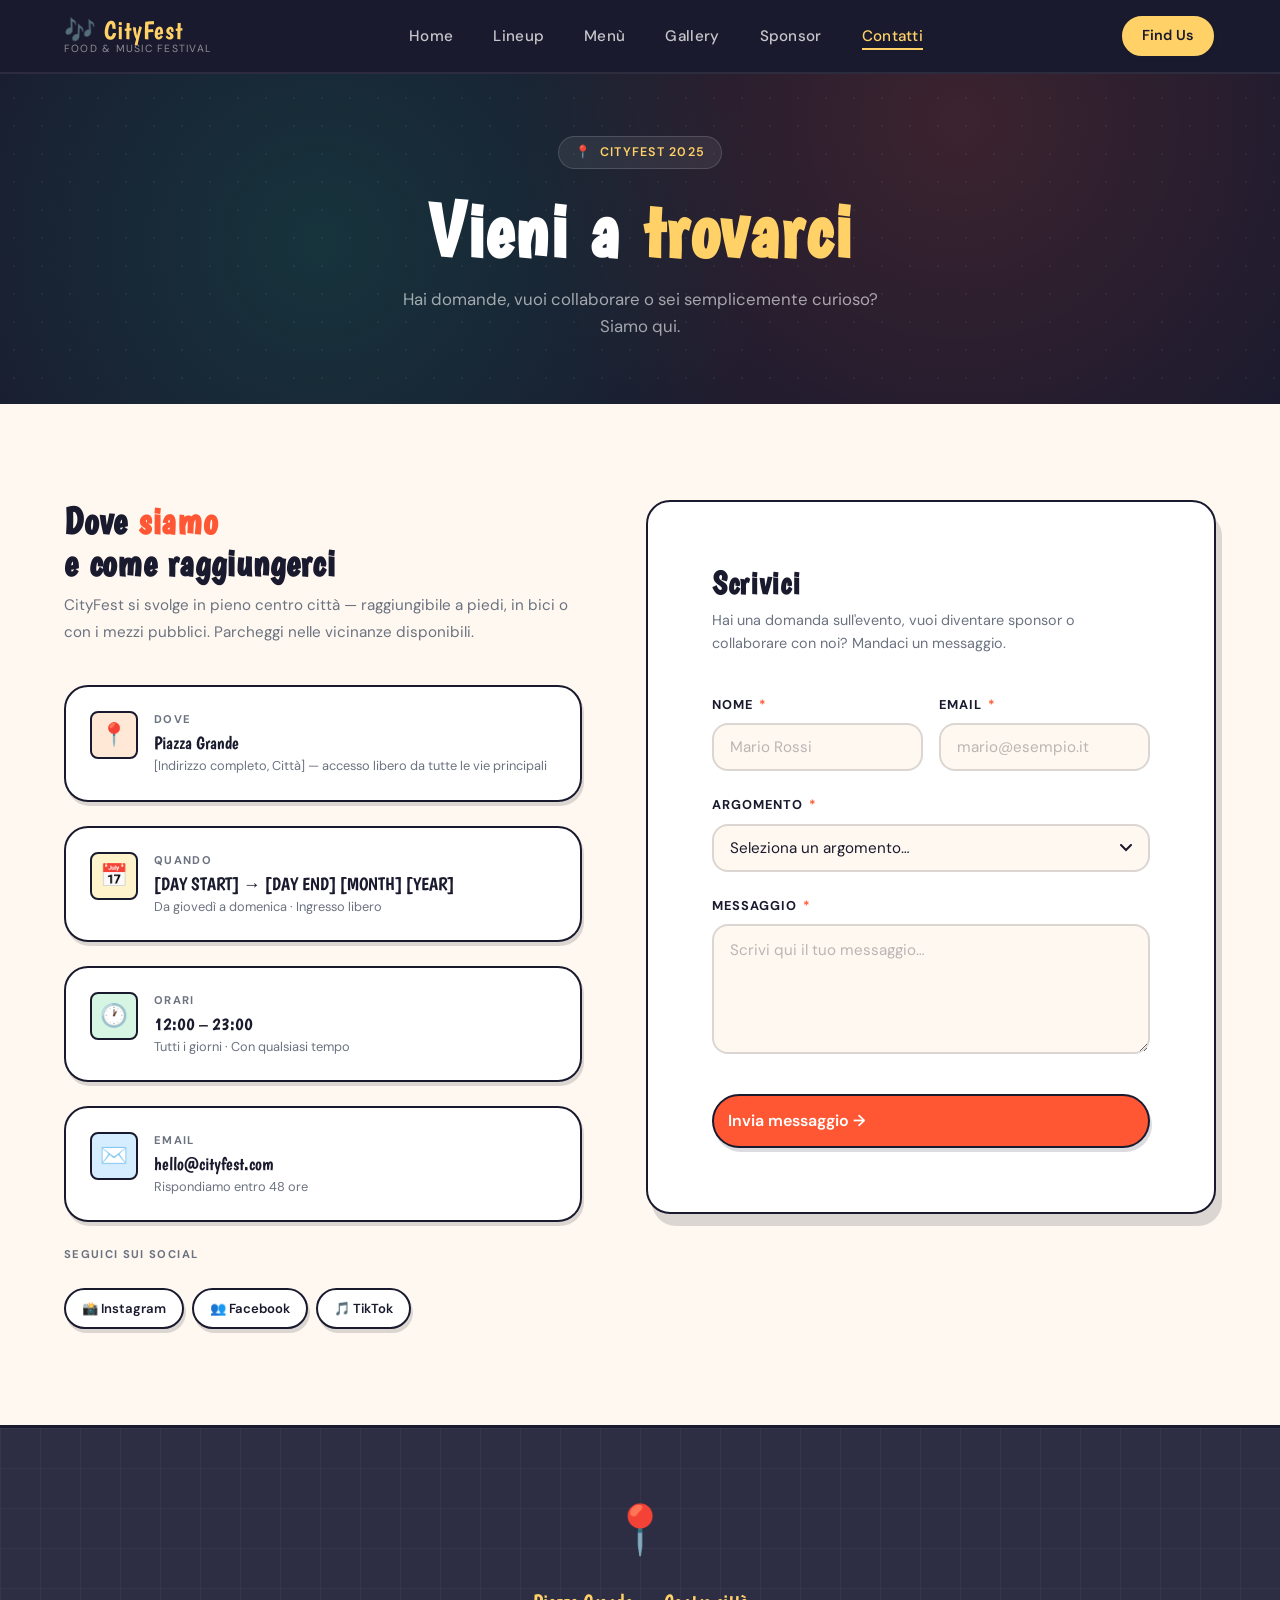
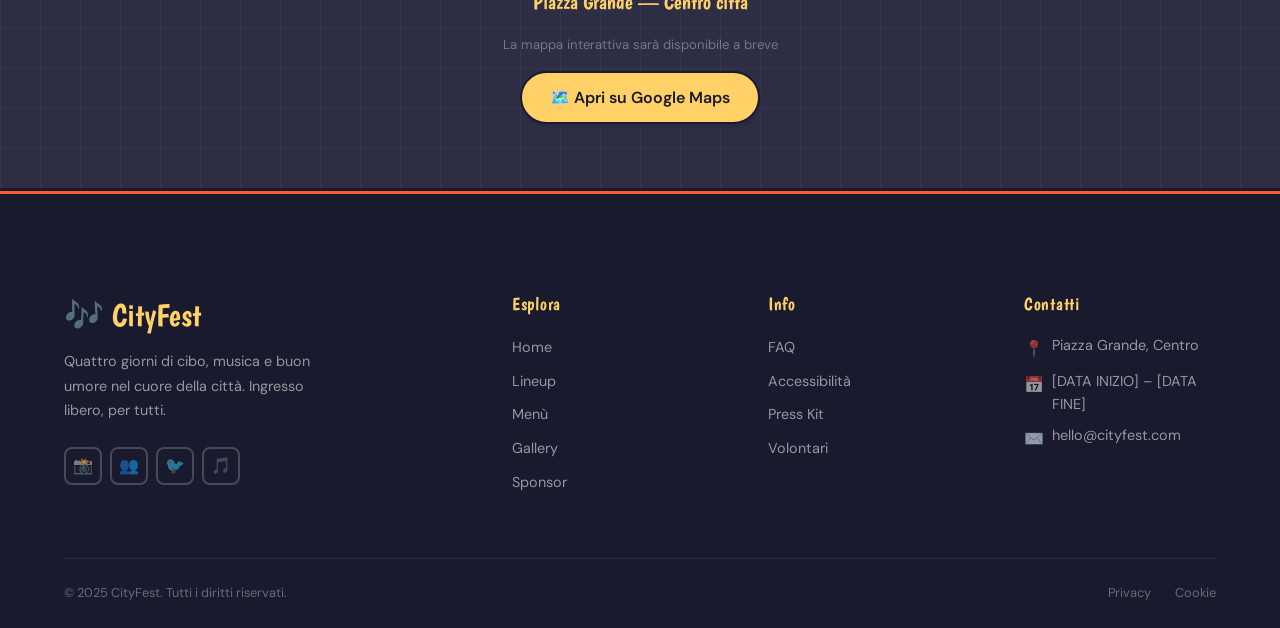
==== contact.html @ 401e3c69 "first commit" ====
<!DOCTYPE html>
<html lang="it">
<head>
  <meta charset="UTF-8" />
  <meta name="viewport" content="width=device-width, initial-scale=1.0" />
  <title>Contatti — CityFest</title>
  <link rel="stylesheet" href="css/style.css" />
  <link rel="stylesheet" href="css/components.css" />
  <link rel="stylesheet" href="css/contact.css" />
</head>
<body>

  <!-- ══════════════════════════════════
       NAVBAR
  ══════════════════════════════════ -->
  <nav class="navbar" role="navigation" aria-label="Main navigation">
    <div class="navbar__inner">
      <a href="index.html" class="navbar__logo" aria-label="CityFest home">
        <span class="navbar__logo-name">🎶 CityFest</span>
        <span class="navbar__logo-tagline">Food &amp; Music Festival</span>
      </a>
      <ul class="navbar__links" role="list">
        <li><a href="index.html">Home</a></li>
        <li><a href="lineup.html">Lineup</a></li>
        <li><a href="menu.html">Menù</a></li>
        <li><a href="gallery.html">Gallery</a></li>
        <li><a href="sponsors.html">Sponsor</a></li>
        <li><a href="contact.html" class="active">Contatti</a></li>
      </ul>
      <div class="navbar__cta">
        <a href="contact.html" class="btn btn-secondary">Find Us</a>
      </div>
      <button class="navbar__hamburger" aria-label="Toggle menu" aria-expanded="false">
        <span></span><span></span><span></span>
      </button>
    </div>
    <div class="navbar__mobile" role="menu">
      <a href="index.html" role="menuitem">Home</a>
      <a href="lineup.html" role="menuitem">Lineup</a>
      <a href="menu.html" role="menuitem">Menù</a>
      <a href="gallery.html" role="menuitem">Gallery</a>
      <a href="sponsors.html" role="menuitem">Sponsor</a>
      <a href="contact.html" role="menuitem">Contatti</a>
    </div>
  </nav>

  <!-- ══════════════════════════════════
       HERO
  ══════════════════════════════════ -->
  <section class="contact-hero" aria-label="Contact hero">
    <div class="contact-hero__dots"></div>
    <div class="container contact-hero__inner">
      <div class="contact-hero__eyebrow">
        <span>📍</span> CityFest 2025
      </div>
      <h1>Vieni a <span>trovarci</span></h1>
      <p class="contact-hero__sub">Hai domande, vuoi collaborare o sei semplicemente curioso? Siamo qui.</p>
    </div>
  </section>

  <!-- ══════════════════════════════════
       MAIN CONTACT BODY
  ══════════════════════════════════ -->
  <main class="contact-body">
    <div class="container">
      <div class="contact-grid">

        <!-- ── LEFT: Info ── -->
        <div class="contact-info">

          <div>
            <h2 class="contact-info__heading">Dove <span>siamo</span><br>e come raggiungerci</h2>
            <p class="contact-info__intro">
              CityFest si svolge in pieno centro città — raggiungibile a piedi, in bici o con i mezzi pubblici. Parcheggi nelle vicinanze disponibili.
            </p>
          </div>

          <!-- Location -->
          <div class="info-card info-card--location" data-animate>
            <div class="info-card__icon">📍</div>
            <div class="info-card__body">
              <p class="info-card__label">Dove</p>
              <!-- ADDRESS: replace with real venue -->
              <p class="info-card__value">Piazza Grande</p>
              <p class="info-card__sub">[Indirizzo completo, Città] — accesso libero da tutte le vie principali</p>
            </div>
          </div>

          <!-- Dates -->
          <div class="info-card info-card--date" data-animate>
            <div class="info-card__icon">📅</div>
            <div class="info-card__body">
              <p class="info-card__label">Quando</p>
              <!-- DATE: replace with real dates -->
              <p class="info-card__value">[DAY START] → [DAY END] [MONTH] [YEAR]</p>
              <p class="info-card__sub">Da giovedì a domenica · Ingresso libero</p>
            </div>
          </div>

          <!-- Hours -->
          <div class="info-card info-card--hours" data-animate>
            <div class="info-card__icon">🕐</div>
            <div class="info-card__body">
              <p class="info-card__label">Orari</p>
              <p class="info-card__value">12:00 – 23:00</p>
              <p class="info-card__sub">Tutti i giorni · Con qualsiasi tempo</p>
            </div>
          </div>

          <!-- Email -->
          <div class="info-card info-card--email" data-animate>
            <div class="info-card__icon">✉️</div>
            <div class="info-card__body">
              <p class="info-card__label">Email</p>
              <!-- EMAIL: replace with real contact email -->
              <p class="info-card__value"><a href="mailto:hello@cityfest.com" style="color:inherit;text-decoration:none;">hello@cityfest.com</a></p>
              <p class="info-card__sub">Rispondiamo entro 48 ore</p>
            </div>
          </div>

          <!-- Socials -->
          <div data-animate>
            <p class="info-card__label" style="margin-bottom:var(--space-md);">Seguici sui social</p>
            <div class="contact-socials">
              <!-- SOCIAL: replace href with real profile URLs -->
              <a href="#" target="_blank" rel="noopener noreferrer" class="social-pill" aria-label="Instagram">
                📸 Instagram
              </a>
              <a href="#" target="_blank" rel="noopener noreferrer" class="social-pill" aria-label="Facebook">
                👥 Facebook
              </a>
              <a href="#" target="_blank" rel="noopener noreferrer" class="social-pill" aria-label="TikTok">
                🎵 TikTok
              </a>
            </div>
          </div>

        </div>
        <!-- END LEFT -->

        <!-- ── RIGHT: Contact Form ── -->
        <div class="contact-form-wrap" data-animate>
          <h2>Scrivici</h2>
          <p>Hai una domanda sull'evento, vuoi diventare sponsor o collaborare con noi? Mandaci un messaggio.</p>

          <!--
            FORM NOTE:
            This form does not send data by default — see contact.js for instructions
            on connecting it to Formspree, Netlify Forms, or EmailJS.
          -->
          <form id="contact-form" novalidate aria-label="Modulo di contatto">

            <div class="form-row">
              <div class="form-group">
                <label class="form-label" for="contact-name">Nome <span>*</span></label>
                <input
                  id="contact-name"
                  class="form-input"
                  type="text"
                  name="name"
                  placeholder="Mario Rossi"
                  required
                  autocomplete="given-name"
                />
              </div>
              <div class="form-group">
                <label class="form-label" for="contact-email">Email <span>*</span></label>
                <input
                  id="contact-email"
                  class="form-input"
                  type="email"
                  name="email"
                  placeholder="mario@esempio.it"
                  required
                  autocomplete="email"
                />
              </div>
            </div>

            <div class="form-group">
              <label class="form-label" for="contact-subject">Argomento <span>*</span></label>
              <select id="contact-subject" class="form-select" name="subject" required>
                <option value="" disabled selected>Seleziona un argomento…</option>
                <option value="info">Informazioni generali</option>
                <option value="sponsor">Diventare sponsor</option>
                <option value="press">Press &amp; Media</option>
                <option value="volunteer">Volontariato</option>
                <option value="altro">Altro</option>
              </select>
            </div>

            <div class="form-group">
              <label class="form-label" for="contact-message">Messaggio <span>*</span></label>
              <textarea
                id="contact-message"
                class="form-textarea"
                name="message"
                placeholder="Scrivi qui il tuo messaggio…"
                required
              ></textarea>
            </div>

            <button type="submit" class="btn btn-primary form-submit">
              Invia messaggio →
            </button>

          </form>

          <!-- Success message -->
          <div id="form-success" class="form-success" role="alert" aria-live="polite">
            <p>✅ Messaggio inviato! Ti risponderemo presto.</p>
          </div>

        </div>
        <!-- END RIGHT -->

      </div>
    </div>
  </main>

  <!-- ══════════════════════════════════
       MAP SECTION
       ⚠️ MAP COMMENTED OUT — uncomment when:
          1. Privacy policy is published
          2. Cookie consent is in place
       ──────────────────────────────────
       OPTION A — Google Maps embed:
       Replace YOUR_EMBED_URL with the embed
       URL from Google Maps > Share > Embed.

       OPTION B — Leaflet.js (no API key, open source):
       1. Add in <head>:
          <link rel="stylesheet" href="https://unpkg.com/leaflet@1.9.4/dist/leaflet.css" />
          <script src="https://unpkg.com/leaflet@1.9.4/dist/leaflet.js"></script>
       2. Uncomment the Leaflet block below.
       3. Replace LAT and LNG with your venue coordinates.
  ══════════════════════════════════ -->

  <!--
  ╔══════════════════════════════════════════════════════╗
  ║  MAP — UNCOMMENT WHEN PRIVACY POLICY IS READY        ║
  ╚══════════════════════════════════════════════════════╝

  OPTION A · Google Maps iframe
  ─────────────────────────────
  <section class="map-section" aria-label="Mappa">
    <iframe
      src="YOUR_EMBED_URL"
      width="100%"
      height="400"
      style="border:0; display:block;"
      allowfullscreen=""
      loading="lazy"
      referrerpolicy="no-referrer-when-downgrade"
      title="Mappa CityFest — Piazza Grande"
    ></iframe>
  </section>

  OPTION B · Leaflet.js (recommended — no data sent to Google)
  ─────────────────────────────────────────────────────────────
  <section class="map-section" aria-label="Mappa">
    <div id="leaflet-map" style="width:100%;height:400px;"></div>
  </section>
  <script>
    const map = L.map('leaflet-map').setView([LAT, LNG], 16);
    L.tileLayer('https://{s}.tile.openstreetmap.org/{z}/{x}/{y}.png', {
      attribution: '© <a href="https://www.openstreetmap.org/copyright">OpenStreetMap</a>'
    }).addTo(map);
    L.marker([LAT, LNG])
      .addTo(map)
      .bindPopup('<strong>CityFest 2025</strong><br>Piazza Grande')
      .openPopup();
  </script>

  -->

  <!-- Static map placeholder — shown while map is disabled -->
  <section class="map-section" aria-label="Posizione festival">
    <div class="map-placeholder">
      <span class="map-placeholder__pin">📍</span>
      <p class="map-placeholder__text">Piazza Grande — Centro città</p>
      <p class="map-placeholder__sub">La mappa interattiva sarà disponibile a breve</p>
      <!-- Opens Google Maps in a new tab — no data collection, no embed -->
      <a
        href="https://www.google.com/maps/search/Piazza+Grande"
        target="_blank"
        rel="noopener noreferrer"
        class="btn btn-secondary map-placeholder__directions"
        aria-label="Apri indicazioni su Google Maps"
      >
        🗺️ Apri su Google Maps
      </a>
    </div>
  </section>

  <!-- ══════════════════════════════════
       FOOTER
  ══════════════════════════════════ -->
  <footer class="footer" role="contentinfo">
    <div class="container">
      <div class="footer__grid">
        <div class="footer__brand">
          <div class="footer__brand-name">🎶 CityFest</div>
          <p class="footer__brand-desc">Quattro giorni di cibo, musica e buon umore nel cuore della città. Ingresso libero, per tutti.</p>
          <div class="footer__socials">
            <a href="#" class="footer__social-link" aria-label="Instagram">📸</a>
            <a href="#" class="footer__social-link" aria-label="Facebook">👥</a>
            <a href="#" class="footer__social-link" aria-label="Twitter">🐦</a>
            <a href="#" class="footer__social-link" aria-label="TikTok">🎵</a>
          </div>
        </div>
        <div class="footer__col">
          <p class="footer__col-title">Esplora</p>
          <ul>
            <li><a href="index.html">Home</a></li>
            <li><a href="lineup.html">Lineup</a></li>
            <li><a href="menu.html">Menù</a></li>
            <li><a href="gallery.html">Gallery</a></li>
            <li><a href="sponsors.html">Sponsor</a></li>
          </ul>
        </div>
        <div class="footer__col">
          <p class="footer__col-title">Info</p>
          <ul>
            <li><a href="#">FAQ</a></li>
            <li><a href="#">Accessibilità</a></li>
            <li><a href="#">Press Kit</a></li>
            <li><a href="#">Volontari</a></li>
          </ul>
        </div>
        <div class="footer__col">
          <p class="footer__col-title">Contatti</p>
          <div class="footer__contact-item"><span>📍</span><span>Piazza Grande, Centro</span></div>
          <div class="footer__contact-item"><span>📅</span><span>[DATA INIZIO] – [DATA FINE]</span></div>
          <div class="footer__contact-item"><span>✉️</span><span>hello@cityfest.com</span></div>
        </div>
      </div>
      <div class="footer__bottom">
        <p>© 2025 CityFest. Tutti i diritti riservati.</p>
        <nav class="footer__bottom-links" aria-label="Link legali">
          <a href="#">Privacy</a>
          <a href="#">Cookie</a>
        </nav>
      </div>
    </div>
  </footer>

  <script src="js/main.js"></script>
  <script src="js/contact.js"></script>
</body>
</html>
---- css/style.css ----
/* ============================================
   CITY FESTIVAL — Global Design System
   ============================================ */

@import url('https://fonts.googleapis.com/css2?family=Boogaloo&family=Fraunces:ital,wght@0,400;0,700;1,400&family=DM+Sans:wght@400;500;600&display=swap');

/* ── CSS Variables ── */
:root {
  /* Colors */
  --coral:        #FF5733;
  --orange:       #FF8C42;
  --yellow:       #FFD166;
  --teal:         #06A77D;
  --teal-dark:    #048A68;
  --terracotta:   #C1440E;
  --saffron:      #F4A623;
  --cream:        #FFF8F0;
  --dark:         #1A1A2E;
  --dark-soft:    #2D2D44;
  --white:        #FFFFFF;
  --gray:         #6B7280;
  --gray-light:   #F3F0EC;

  /* Typography */
  --font-display: 'Boogaloo', cursive;
  --font-serif:   'Fraunces', serif;
  --font-body:    'DM Sans', sans-serif;

  /* Spacing */
  --space-xs:  0.25rem;
  --space-sm:  0.5rem;
  --space-md:  1rem;
  --space-lg:  1.5rem;
  --space-xl:  2.5rem;
  --space-2xl: 4rem;
  --space-3xl: 6rem;

  /* Border radius */
  --radius-sm:   8px;
  --radius-md:   16px;
  --radius-lg:   24px;
  --radius-full: 999px;

  /* Shadows */
  --shadow-sm: 2px 4px 0px rgba(26,26,46,0.15);
  --shadow-md: 4px 8px 0px rgba(26,26,46,0.15);
  --shadow-lg: 6px 12px 0px rgba(26,26,46,0.15);

  /* Transitions */
  --transition: 0.2s ease;
}

/* ── Reset & Base ── */
*, *::before, *::after {
  box-sizing: border-box;
  margin: 0;
  padding: 0;
}

html {
  scroll-behavior: smooth;
  font-size: 16px;
}

body {
  font-family: var(--font-body);
  background-color: var(--cream);
  color: var(--dark);
  line-height: 1.6;
  overflow-x: hidden;
}

/* ── Typography ── */
h1, h2, h3, h4 {
  font-family: var(--font-display);
  line-height: 1.1;
  letter-spacing: 0.02em;
}

h1 { font-size: clamp(2.5rem, 6vw, 5rem); }
h2 { font-size: clamp(2rem, 4vw, 3.5rem); }
h3 { font-size: clamp(1.4rem, 3vw, 2rem); }
h4 { font-size: clamp(1.1rem, 2vw, 1.5rem); }

p {
  font-family: var(--font-body);
  font-size: 1rem;
  color: var(--dark-soft);
}

a {
  color: inherit;
  text-decoration: none;
}

img {
  max-width: 100%;
  display: block;
}

ul { list-style: none; }

/* ── Layout Utilities ── */
.container {
  max-width: 1200px;
  margin: 0 auto;
  padding: 0 var(--space-lg);
}

.section {
  padding: var(--space-3xl) 0;
}

.section-header {
  text-align: center;
  margin-bottom: var(--space-2xl);
}

.section-header h2 {
  color: var(--dark);
  margin-bottom: var(--space-sm);
}

.section-header p {
  font-size: 1.1rem;
  max-width: 540px;
  margin: 0 auto;
}

/* ── Buttons ── */
.btn {
  display: inline-flex;
  align-items: center;
  gap: var(--space-sm);
  padding: 0.75rem 1.75rem;
  border-radius: var(--radius-full);
  font-family: var(--font-body);
  font-size: 1rem;
  font-weight: 600;
  cursor: pointer;
  border: 2.5px solid var(--dark);
  transition: transform var(--transition), box-shadow var(--transition);
  box-shadow: var(--shadow-sm);
}

.btn:hover {
  transform: translate(-2px, -2px);
  box-shadow: var(--shadow-md);
}

.btn:active {
  transform: translate(0, 0);
  box-shadow: none;
}

.btn-primary {
  background-color: var(--coral);
  color: var(--white);
}

.btn-secondary {
  background-color: var(--yellow);
  color: var(--dark);
}

.btn-outline {
  background-color: transparent;
  color: var(--dark);
}

/* ── Tags / Badges ── */
.tag {
  display: inline-block;
  padding: 0.2rem 0.75rem;
  border-radius: var(--radius-full);
  font-size: 0.75rem;
  font-weight: 600;
  text-transform: uppercase;
  letter-spacing: 0.05em;
  border: 1.5px solid var(--dark);
}

.tag-vegan    { background: #DCFCE7; color: #166534; }
.tag-gluten   { background: #FEF9C3; color: #713F12; }
.tag-spicy    { background: #FEE2E2; color: #991B1B; }
.tag-music    { background: var(--teal);    color: var(--white); }
.tag-food     { background: var(--saffron); color: var(--dark);  }

/* ── Decorative squiggles / shapes ── */
.squiggle {
  display: inline-block;
  width: 60px;
  height: 6px;
  background: var(--coral);
  border-radius: var(--radius-full);
  margin-bottom: var(--space-sm);
}

/* ── Page Hero (shared across inner pages) ── */
.page-hero {
  background-color: var(--dark);
  color: var(--white);
  padding: calc(80px + var(--space-2xl)) 0 var(--space-2xl);
  text-align: center;
  position: relative;
  overflow: hidden;
}

.page-hero::before {
  content: '';
  position: absolute;
  inset: 0;
  background-image: radial-gradient(circle at 20% 50%, rgba(255,87,51,0.25) 0%, transparent 50%),
                    radial-gradient(circle at 80% 30%, rgba(255,209,102,0.2) 0%, transparent 45%);
  pointer-events: none;
}

.page-hero h1 {
  color: var(--yellow);
  margin-bottom: var(--space-sm);
}

.page-hero p {
  color: rgba(255,255,255,0.75);
  font-size: 1.1rem;
}

/* ── Scrollbar ── */
::-webkit-scrollbar { width: 8px; }
::-webkit-scrollbar-track { background: var(--cream); }
::-webkit-scrollbar-thumb { background: var(--coral); border-radius: 4px; }

/* ── Animations ── */
@keyframes fadeUp {
  from { opacity: 0; transform: translateY(24px); }
  to   { opacity: 1; transform: translateY(0); }
}

@keyframes pop {
  0%   { transform: scale(0.95); opacity: 0; }
  60%  { transform: scale(1.03); }
  100% { transform: scale(1);    opacity: 1; }
}

.animate-fade-up {
  animation: fadeUp 0.5s ease forwards;
}

/* ── Responsive helpers ── */
@media (max-width: 768px) {
  .section { padding: var(--space-2xl) 0; }
  .container { padding: 0 var(--space-md); }
}
---- css/components.css ----
/* ============================================
   CITY FESTIVAL — Components
   ============================================ */

/* ── NAVBAR ── */
.navbar {
  position: fixed;
  top: 0;
  left: 0;
  right: 0;
  z-index: 1000;
  background: var(--dark);
  border-bottom: 2.5px solid rgba(255,255,255,0.08);
  transition: background var(--transition), box-shadow var(--transition);
}

.navbar.scrolled {
  background: var(--dark);
  box-shadow: 0 4px 24px rgba(0,0,0,0.3);
}

.navbar__inner {
  display: flex;
  align-items: center;
  justify-content: space-between;
  height: 72px;
  padding: 0 var(--space-lg);
  max-width: 1200px;
  margin: 0 auto;
}

/* Logo */
.navbar__logo {
  display: flex;
  flex-direction: column;
  line-height: 1;
  gap: 1px;
}

.navbar__logo-name {
  font-family: var(--font-display);
  font-size: 1.6rem;
  color: var(--yellow);
  letter-spacing: 0.03em;
}

.navbar__logo-tagline {
  font-family: var(--font-body);
  font-size: 0.65rem;
  color: rgba(255,255,255,0.5);
  text-transform: uppercase;
  letter-spacing: 0.12em;
}

/* Nav links */
.navbar__links {
  display: flex;
  align-items: center;
  gap: var(--space-xl);
}

.navbar__links a {
  font-family: var(--font-body);
  font-size: 0.95rem;
  font-weight: 500;
  color: rgba(255,255,255,0.75);
  letter-spacing: 0.02em;
  padding-bottom: 2px;
  border-bottom: 2px solid transparent;
  transition: color var(--transition), border-color var(--transition);
}

.navbar__links a:hover,
.navbar__links a.active {
  color: var(--yellow);
  border-bottom-color: var(--yellow);
}

/* CTA in nav */
.navbar__cta {
  display: flex;
  align-items: center;
  gap: var(--space-md);
}

.navbar__cta .btn {
  padding: 0.5rem 1.25rem;
  font-size: 0.9rem;
}

/* Hamburger */
.navbar__hamburger {
  display: none;
  flex-direction: column;
  gap: 5px;
  background: none;
  border: none;
  cursor: pointer;
  padding: var(--space-sm);
}

.navbar__hamburger span {
  display: block;
  width: 24px;
  height: 2.5px;
  background: var(--white);
  border-radius: 2px;
  transition: transform 0.3s ease, opacity 0.3s ease;
}

.navbar__hamburger.open span:nth-child(1) { transform: translateY(7.5px) rotate(45deg); }
.navbar__hamburger.open span:nth-child(2) { opacity: 0; }
.navbar__hamburger.open span:nth-child(3) { transform: translateY(-7.5px) rotate(-45deg); }

/* Mobile menu */
.navbar__mobile {
  display: none;
  flex-direction: column;
  background: var(--dark-soft);
  border-top: 2px solid rgba(255,255,255,0.08);
  padding: var(--space-lg);
  gap: var(--space-md);
}

.navbar__mobile.open {
  display: flex;
}

.navbar__mobile a {
  font-family: var(--font-body);
  font-size: 1.1rem;
  font-weight: 500;
  color: rgba(255,255,255,0.8);
  padding: var(--space-sm) 0;
  border-bottom: 1px solid rgba(255,255,255,0.06);
  transition: color var(--transition);
}

.navbar__mobile a:hover { color: var(--yellow); }

.navbar__mobile .btn {
  margin-top: var(--space-sm);
  justify-content: center;
}

/* ── FOOTER ── */
.footer {
  background: var(--dark);
  color: var(--white);
  padding: var(--space-3xl) 0 var(--space-lg);
  border-top: 3px solid var(--coral);
}

.footer__grid {
  display: grid;
  grid-template-columns: 2fr 1fr 1fr 1fr;
  gap: var(--space-2xl);
  margin-bottom: var(--space-2xl);
}

/* Footer brand column */
.footer__brand {}

.footer__brand-name {
  font-family: var(--font-display);
  font-size: 2rem;
  color: var(--yellow);
  margin-bottom: var(--space-sm);
}

.footer__brand-desc {
  color: rgba(255,255,255,0.55);
  font-size: 0.9rem;
  line-height: 1.7;
  max-width: 260px;
  margin-bottom: var(--space-lg);
}

/* Social links */
.footer__socials {
  display: flex;
  gap: var(--space-sm);
}

.footer__social-link {
  width: 38px;
  height: 38px;
  border-radius: var(--radius-sm);
  border: 2px solid rgba(255,255,255,0.2);
  display: flex;
  align-items: center;
  justify-content: center;
  color: rgba(255,255,255,0.6);
  font-size: 1rem;
  transition: background var(--transition), border-color var(--transition), color var(--transition);
}

.footer__social-link:hover {
  background: var(--coral);
  border-color: var(--coral);
  color: var(--white);
}

/* Footer columns */
.footer__col-title {
  font-family: var(--font-display);
  font-size: 1.1rem;
  color: var(--yellow);
  margin-bottom: var(--space-md);
  letter-spacing: 0.04em;
}

.footer__col ul {
  display: flex;
  flex-direction: column;
  gap: var(--space-sm);
}

.footer__col ul li a {
  color: rgba(255,255,255,0.55);
  font-size: 0.9rem;
  transition: color var(--transition);
}

.footer__col ul li a:hover {
  color: var(--yellow);
}

/* Footer contact info */
.footer__contact-item {
  display: flex;
  align-items: flex-start;
  gap: var(--space-sm);
  color: rgba(255,255,255,0.55);
  font-size: 0.9rem;
  margin-bottom: var(--space-sm);
}

.footer__contact-item span:first-child {
  font-size: 1rem;
  margin-top: 2px;
}

/* Footer bottom bar */
.footer__bottom {
  border-top: 1px solid rgba(255,255,255,0.08);
  padding-top: var(--space-lg);
  display: flex;
  align-items: center;
  justify-content: space-between;
  flex-wrap: wrap;
  gap: var(--space-md);
}

.footer__bottom p {
  color: rgba(255,255,255,0.35);
  font-size: 0.8rem;
}

.footer__bottom-links {
  display: flex;
  gap: var(--space-lg);
}

.footer__bottom-links a {
  color: rgba(255,255,255,0.35);
  font-size: 0.8rem;
  transition: color var(--transition);
}

.footer__bottom-links a:hover { color: var(--white); }

/* ── Responsive ── */
@media (max-width: 900px) {
  .footer__grid {
    grid-template-columns: 1fr 1fr;
    gap: var(--space-xl);
  }
  .footer__brand { grid-column: 1 / -1; }
}

@media (max-width: 768px) {
  .navbar__links,
  .navbar__cta { display: none; }
  .navbar__hamburger { display: flex; }

  .footer__grid {
    grid-template-columns: 1fr;
    gap: var(--space-lg);
  }

  .footer__bottom {
    flex-direction: column;
    text-align: center;
  }
}
---- css/contact.css ----
/* ============================================
   CITY FESTIVAL — Contact Page (contact.css)
   ============================================ */

/* ══════════════════════════════════
   PAGE HERO
══════════════════════════════════ */
.contact-hero {
  background: var(--dark);
  padding: calc(72px + var(--space-2xl)) 0 var(--space-2xl);
  position: relative;
  overflow: hidden;
  text-align: center;
}

.contact-hero::before {
  content: '';
  position: absolute;
  inset: 0;
  background-image:
    radial-gradient(circle at 25% 60%, rgba(6,167,125,0.18) 0%, transparent 45%),
    radial-gradient(circle at 75% 30%, rgba(255,87,51,0.15) 0%, transparent 45%);
  pointer-events: none;
}

.contact-hero__dots {
  position: absolute;
  inset: 0;
  background-image: radial-gradient(rgba(255,255,255,0.05) 1.5px, transparent 1.5px);
  background-size: 28px 28px;
  pointer-events: none;
}

.contact-hero__inner {
  position: relative;
  z-index: 1;
}

.contact-hero__eyebrow {
  display: inline-flex;
  align-items: center;
  gap: var(--space-sm);
  background: rgba(255,255,255,0.07);
  border: 1.5px solid rgba(255,255,255,0.15);
  border-radius: var(--radius-full);
  padding: 0.35rem 1rem;
  color: var(--yellow);
  font-size: 0.78rem;
  font-weight: 600;
  letter-spacing: 0.1em;
  text-transform: uppercase;
  margin-bottom: var(--space-lg);
  animation: fadeUp 0.5s ease both;
}

.contact-hero h1 {
  color: var(--white);
  font-size: clamp(2.8rem, 6vw, 5.5rem);
  line-height: 1;
  margin-bottom: var(--space-md);
  animation: fadeUp 0.5s 0.1s ease both;
}

.contact-hero h1 span { color: var(--yellow); }

.contact-hero__sub {
  color: rgba(255,255,255,0.6);
  font-size: 1.05rem;
  max-width: 480px;
  margin: 0 auto;
  animation: fadeUp 0.5s 0.2s ease both;
}

/* ══════════════════════════════════
   MAIN CONTACT LAYOUT
══════════════════════════════════ */
.contact-body {
  background: var(--cream);
  padding: var(--space-3xl) 0;
}

.contact-grid {
  display: grid;
  grid-template-columns: 1fr 1.1fr;
  gap: var(--space-2xl);
  align-items: start;
}

/* ══════════════════════════════════
   LEFT COLUMN — Info cards
══════════════════════════════════ */
.contact-info {
  display: flex;
  flex-direction: column;
  gap: var(--space-lg);
}

.contact-info__heading {
  font-family: var(--font-display);
  font-size: clamp(1.8rem, 3vw, 2.5rem);
  color: var(--dark);
  line-height: 1.1;
  margin-bottom: var(--space-sm);
}

.contact-info__heading span { color: var(--coral); }

.contact-info__intro {
  font-size: 0.95rem;
  color: var(--gray);
  line-height: 1.75;
  margin-bottom: var(--space-md);
}

/* Info card */
.info-card {
  background: var(--white);
  border: 2.5px solid var(--dark);
  border-radius: var(--radius-lg);
  padding: var(--space-lg);
  display: flex;
  align-items: flex-start;
  gap: var(--space-md);
  box-shadow: var(--shadow-sm);
  transition: transform var(--transition), box-shadow var(--transition);
}

.info-card:hover {
  transform: translate(-2px, -2px);
  box-shadow: var(--shadow-md);
}

.info-card__icon {
  width: 48px;
  height: 48px;
  border-radius: var(--radius-sm);
  display: flex;
  align-items: center;
  justify-content: center;
  font-size: 1.4rem;
  flex-shrink: 0;
  border: 2px solid var(--dark);
}

.info-card--location .info-card__icon { background: #FFE8D6; }
.info-card--date     .info-card__icon { background: #FFF3CC; }
.info-card--hours    .info-card__icon { background: #D6F5E3; }
.info-card--email    .info-card__icon { background: #D6ECFF; }

.info-card__body {}

.info-card__label {
  font-size: 0.7rem;
  font-weight: 700;
  text-transform: uppercase;
  letter-spacing: 0.12em;
  color: var(--gray);
  margin-bottom: 3px;
}

.info-card__value {
  font-family: var(--font-display);
  font-size: 1.1rem;
  color: var(--dark);
  line-height: 1.2;
}

.info-card__sub {
  font-size: 0.8rem;
  color: var(--gray);
  margin-top: 3px;
  line-height: 1.5;
}

/* Socials row */
.contact-socials {
  display: flex;
  gap: var(--space-sm);
  flex-wrap: wrap;
  padding-top: var(--space-sm);
}

.social-pill {
  display: inline-flex;
  align-items: center;
  gap: 6px;
  padding: 0.5rem 1rem;
  border-radius: var(--radius-full);
  border: 2px solid var(--dark);
  font-size: 0.82rem;
  font-weight: 600;
  color: var(--dark);
  text-decoration: none;
  background: var(--white);
  box-shadow: var(--shadow-sm);
  transition: transform var(--transition), box-shadow var(--transition), background var(--transition);
}

.social-pill:hover {
  transform: translate(-2px, -2px);
  box-shadow: var(--shadow-md);
  background: var(--yellow);
}

/* ══════════════════════════════════
   MAP AREA
   (map itself commented out — see HTML)
══════════════════════════════════ */
.map-section {
  background: var(--dark);
  border-top: 3px solid var(--dark);
  border-bottom: 3px solid var(--dark);
}

/* Static placeholder shown while map is disabled */
.map-placeholder {
  width: 100%;
  height: 360px;
  background: var(--dark-soft);
  display: flex;
  flex-direction: column;
  align-items: center;
  justify-content: center;
  gap: var(--space-md);
  position: relative;
  overflow: hidden;
}

/* Subtle grid lines mimicking a map */
.map-placeholder::before {
  content: '';
  position: absolute;
  inset: 0;
  background-image:
    linear-gradient(rgba(255,255,255,0.04) 1px, transparent 1px),
    linear-gradient(90deg, rgba(255,255,255,0.04) 1px, transparent 1px);
  background-size: 40px 40px;
  pointer-events: none;
}

.map-placeholder__pin {
  font-size: 3rem;
  animation: pinBounce 2s ease-in-out infinite;
  position: relative;
  z-index: 1;
}

@keyframes pinBounce {
  0%, 100% { transform: translateY(0); }
  50%       { transform: translateY(-10px); }
}

.map-placeholder__text {
  font-family: var(--font-display);
  font-size: 1.3rem;
  color: var(--yellow);
  position: relative;
  z-index: 1;
}

.map-placeholder__sub {
  font-size: 0.82rem;
  color: rgba(255,255,255,0.35);
  position: relative;
  z-index: 1;
}

.map-placeholder__directions {
  position: relative;
  z-index: 1;
}

/* ══════════════════════════════════
   RIGHT COLUMN — Contact form
══════════════════════════════════ */
.contact-form-wrap {
  background: var(--white);
  border: 2.5px solid var(--dark);
  border-radius: var(--radius-lg);
  padding: var(--space-2xl);
  box-shadow: var(--shadow-lg);
}

.contact-form-wrap h2 {
  font-size: clamp(1.5rem, 2.5vw, 2rem);
  color: var(--dark);
  margin-bottom: var(--space-sm);
}

.contact-form-wrap > p {
  font-size: 0.9rem;
  color: var(--gray);
  margin-bottom: var(--space-xl);
  line-height: 1.6;
}

/* Form fields */
.form-group {
  margin-bottom: var(--space-lg);
}

.form-label {
  display: block;
  font-size: 0.8rem;
  font-weight: 700;
  text-transform: uppercase;
  letter-spacing: 0.08em;
  color: var(--dark);
  margin-bottom: var(--space-sm);
}

.form-label span {
  color: var(--coral);
  margin-left: 2px;
}

.form-input,
.form-textarea,
.form-select {
  width: 100%;
  padding: 0.75rem 1rem;
  border: 2px solid rgba(26,26,46,0.15);
  border-radius: var(--radius-md);
  font-family: var(--font-body);
  font-size: 0.95rem;
  color: var(--dark);
  background: var(--cream);
  transition: border-color var(--transition), box-shadow var(--transition);
  outline: none;
  appearance: none;
}

.form-input:focus,
.form-textarea:focus,
.form-select:focus {
  border-color: var(--coral);
  box-shadow: 0 0 0 3px rgba(255,87,51,0.12);
  background: var(--white);
}

.form-input::placeholder,
.form-textarea::placeholder { color: rgba(26,26,46,0.3); }

.form-textarea {
  resize: vertical;
  min-height: 130px;
  line-height: 1.6;
}

.form-select {
  background-image: url("data:image/svg+xml,%3Csvg xmlns='http://www.w3.org/2000/svg' width='12' height='8' viewBox='0 0 12 8'%3E%3Cpath d='M1 1l5 5 5-5' stroke='%231A1A2E' stroke-width='2' fill='none' stroke-linecap='round'/%3E%3C/svg%3E");
  background-repeat: no-repeat;
  background-position: right 1rem center;
  padding-right: 2.5rem;
  cursor: pointer;
}

/* Two-col row */
.form-row {
  display: grid;
  grid-template-columns: 1fr 1fr;
  gap: var(--space-md);
}

/* Submit button */
.form-submit {
  width: 100%;
  padding: 0.9rem;
  margin-top: var(--space-sm);
  font-size: 1rem;
}

/* Success message (hidden by default) */
.form-success {
  display: none;
  background: #DCFCE7;
  border: 2px solid #16A34A;
  border-radius: var(--radius-md);
  padding: var(--space-lg);
  text-align: center;
  margin-top: var(--space-md);
}

.form-success.visible { display: block; animation: fadeUp 0.4s ease; }
.form-success p { color: #166534; font-weight: 600; }

/* ══════════════════════════════════
   RESPONSIVE
══════════════════════════════════ */
@media (max-width: 900px) {
  .contact-grid {
    grid-template-columns: 1fr;
  }
}

@media (max-width: 560px) {
  .form-row { grid-template-columns: 1fr; }
  .contact-form-wrap { padding: var(--space-lg); }
}
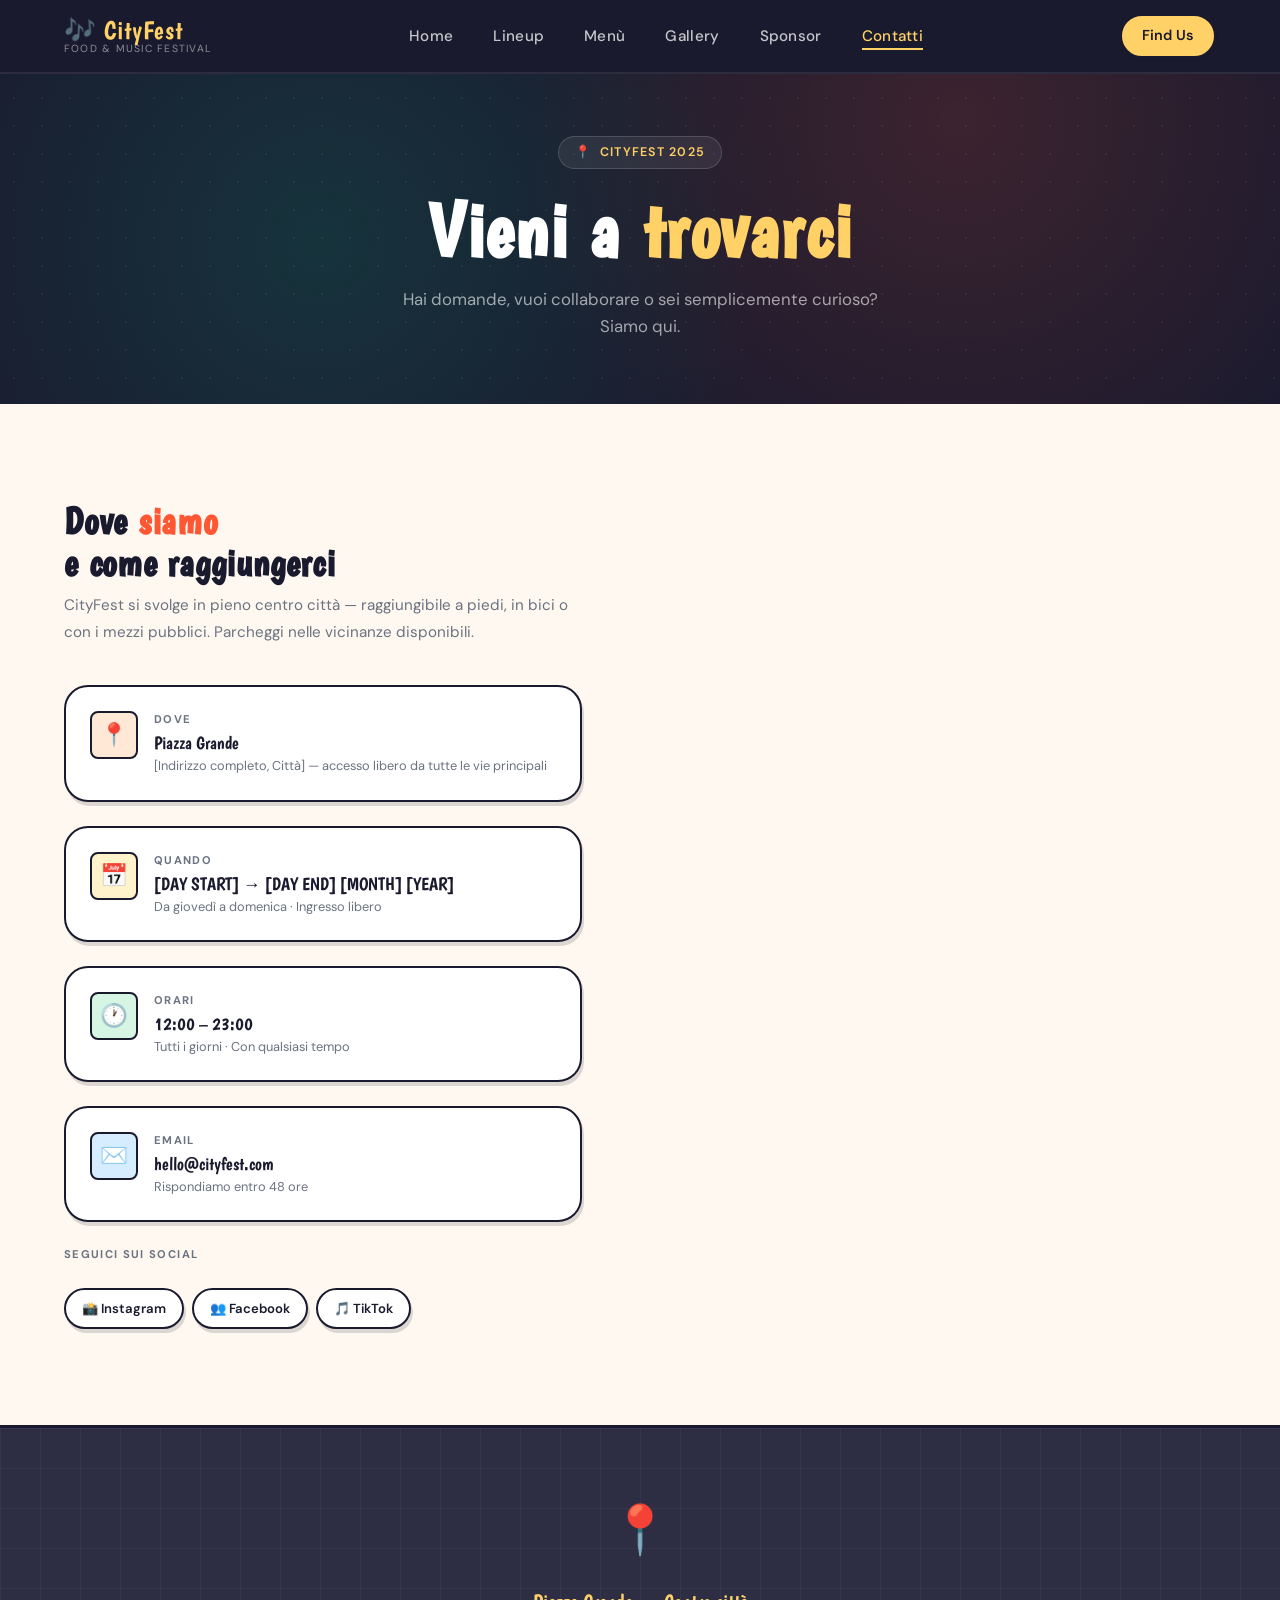
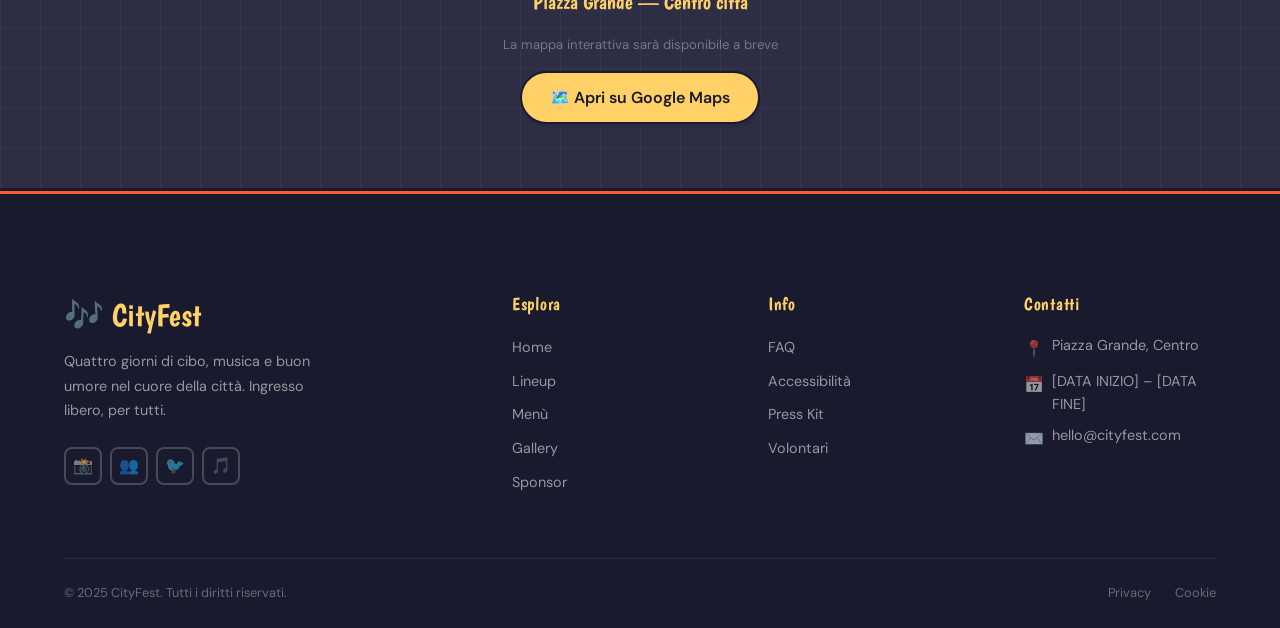
==== commit 9e64f53b: "delete contact form" ====
--- a/contact.html
+++ b/contact.html
@@ -1,153 +1,195 @@
-<!DOCTYPE html>
+<!doctype html>
 <html lang="it">
-<head>
-  <meta charset="UTF-8" />
-  <meta name="viewport" content="width=device-width, initial-scale=1.0" />
-  <title>Contatti — CityFest</title>
-  <link rel="stylesheet" href="css/style.css" />
-  <link rel="stylesheet" href="css/components.css" />
-  <link rel="stylesheet" href="css/contact.css" />
-</head>
-<body>
-
-  <!-- ══════════════════════════════════
+  <head>
+    <meta charset="UTF-8" />
+    <meta name="viewport" content="width=device-width, initial-scale=1.0" />
+    <title>Contatti — CityFest</title>
+    <link rel="stylesheet" href="css/style.css" />
+    <link rel="stylesheet" href="css/components.css" />
+    <link rel="stylesheet" href="css/contact.css" />
+  </head>
+  <body>
+    <!-- ══════════════════════════════════
        NAVBAR
   ══════════════════════════════════ -->
-  <nav class="navbar" role="navigation" aria-label="Main navigation">
-    <div class="navbar__inner">
-      <a href="index.html" class="navbar__logo" aria-label="CityFest home">
-        <span class="navbar__logo-name">🎶 CityFest</span>
-        <span class="navbar__logo-tagline">Food &amp; Music Festival</span>
-      </a>
-      <ul class="navbar__links" role="list">
-        <li><a href="index.html">Home</a></li>
-        <li><a href="lineup.html">Lineup</a></li>
-        <li><a href="menu.html">Menù</a></li>
-        <li><a href="gallery.html">Gallery</a></li>
-        <li><a href="sponsors.html">Sponsor</a></li>
-        <li><a href="contact.html" class="active">Contatti</a></li>
-      </ul>
-      <div class="navbar__cta">
-        <a href="contact.html" class="btn btn-secondary">Find Us</a>
-      </div>
-      <button class="navbar__hamburger" aria-label="Toggle menu" aria-expanded="false">
-        <span></span><span></span><span></span>
-      </button>
-    </div>
-    <div class="navbar__mobile" role="menu">
-      <a href="index.html" role="menuitem">Home</a>
-      <a href="lineup.html" role="menuitem">Lineup</a>
-      <a href="menu.html" role="menuitem">Menù</a>
-      <a href="gallery.html" role="menuitem">Gallery</a>
-      <a href="sponsors.html" role="menuitem">Sponsor</a>
-      <a href="contact.html" role="menuitem">Contatti</a>
-    </div>
-  </nav>
-
-  <!-- ══════════════════════════════════
+    <nav class="navbar" role="navigation" aria-label="Main navigation">
+      <div class="navbar__inner">
+        <a href="index.html" class="navbar__logo" aria-label="CityFest home">
+          <span class="navbar__logo-name">🎶 CityFest</span>
+          <span class="navbar__logo-tagline">Food &amp; Music Festival</span>
+        </a>
+        <ul class="navbar__links" role="list">
+          <li><a href="index.html">Home</a></li>
+          <li><a href="lineup.html">Lineup</a></li>
+          <li><a href="menu.html">Menù</a></li>
+          <li><a href="gallery.html">Gallery</a></li>
+          <li><a href="sponsors.html">Sponsor</a></li>
+          <li><a href="contact.html" class="active">Contatti</a></li>
+        </ul>
+        <div class="navbar__cta">
+          <a href="contact.html" class="btn btn-secondary">Find Us</a>
+        </div>
+        <button
+          class="navbar__hamburger"
+          aria-label="Toggle menu"
+          aria-expanded="false"
+        >
+          <span></span><span></span><span></span>
+        </button>
+      </div>
+      <div class="navbar__mobile" role="menu">
+        <a href="index.html" role="menuitem">Home</a>
+        <a href="lineup.html" role="menuitem">Lineup</a>
+        <a href="menu.html" role="menuitem">Menù</a>
+        <a href="gallery.html" role="menuitem">Gallery</a>
+        <a href="sponsors.html" role="menuitem">Sponsor</a>
+        <a href="contact.html" role="menuitem">Contatti</a>
+      </div>
+    </nav>
+
+    <!-- ══════════════════════════════════
        HERO
   ══════════════════════════════════ -->
-  <section class="contact-hero" aria-label="Contact hero">
-    <div class="contact-hero__dots"></div>
-    <div class="container contact-hero__inner">
-      <div class="contact-hero__eyebrow">
-        <span>📍</span> CityFest 2025
-      </div>
-      <h1>Vieni a <span>trovarci</span></h1>
-      <p class="contact-hero__sub">Hai domande, vuoi collaborare o sei semplicemente curioso? Siamo qui.</p>
-    </div>
-  </section>
-
-  <!-- ══════════════════════════════════
+    <section class="contact-hero" aria-label="Contact hero">
+      <div class="contact-hero__dots"></div>
+      <div class="container contact-hero__inner">
+        <div class="contact-hero__eyebrow"><span>📍</span> CityFest 2025</div>
+        <h1>Vieni a <span>trovarci</span></h1>
+        <p class="contact-hero__sub">
+          Hai domande, vuoi collaborare o sei semplicemente curioso? Siamo qui.
+        </p>
+      </div>
+    </section>
+
+    <!-- ══════════════════════════════════
        MAIN CONTACT BODY
   ══════════════════════════════════ -->
-  <main class="contact-body">
-    <div class="container">
-      <div class="contact-grid">
-
-        <!-- ── LEFT: Info ── -->
-        <div class="contact-info">
-
-          <div>
-            <h2 class="contact-info__heading">Dove <span>siamo</span><br>e come raggiungerci</h2>
-            <p class="contact-info__intro">
-              CityFest si svolge in pieno centro città — raggiungibile a piedi, in bici o con i mezzi pubblici. Parcheggi nelle vicinanze disponibili.
-            </p>
-          </div>
-
-          <!-- Location -->
-          <div class="info-card info-card--location" data-animate>
-            <div class="info-card__icon">📍</div>
-            <div class="info-card__body">
-              <p class="info-card__label">Dove</p>
-              <!-- ADDRESS: replace with real venue -->
-              <p class="info-card__value">Piazza Grande</p>
-              <p class="info-card__sub">[Indirizzo completo, Città] — accesso libero da tutte le vie principali</p>
-            </div>
-          </div>
-
-          <!-- Dates -->
-          <div class="info-card info-card--date" data-animate>
-            <div class="info-card__icon">📅</div>
-            <div class="info-card__body">
-              <p class="info-card__label">Quando</p>
-              <!-- DATE: replace with real dates -->
-              <p class="info-card__value">[DAY START] → [DAY END] [MONTH] [YEAR]</p>
-              <p class="info-card__sub">Da giovedì a domenica · Ingresso libero</p>
-            </div>
-          </div>
-
-          <!-- Hours -->
-          <div class="info-card info-card--hours" data-animate>
-            <div class="info-card__icon">🕐</div>
-            <div class="info-card__body">
-              <p class="info-card__label">Orari</p>
-              <p class="info-card__value">12:00 – 23:00</p>
-              <p class="info-card__sub">Tutti i giorni · Con qualsiasi tempo</p>
-            </div>
-          </div>
-
-          <!-- Email -->
-          <div class="info-card info-card--email" data-animate>
-            <div class="info-card__icon">✉️</div>
-            <div class="info-card__body">
-              <p class="info-card__label">Email</p>
-              <!-- EMAIL: replace with real contact email -->
-              <p class="info-card__value"><a href="mailto:hello@cityfest.com" style="color:inherit;text-decoration:none;">hello@cityfest.com</a></p>
-              <p class="info-card__sub">Rispondiamo entro 48 ore</p>
-            </div>
-          </div>
-
-          <!-- Socials -->
-          <div data-animate>
-            <p class="info-card__label" style="margin-bottom:var(--space-md);">Seguici sui social</p>
-            <div class="contact-socials">
-              <!-- SOCIAL: replace href with real profile URLs -->
-              <a href="#" target="_blank" rel="noopener noreferrer" class="social-pill" aria-label="Instagram">
-                📸 Instagram
-              </a>
-              <a href="#" target="_blank" rel="noopener noreferrer" class="social-pill" aria-label="Facebook">
-                👥 Facebook
-              </a>
-              <a href="#" target="_blank" rel="noopener noreferrer" class="social-pill" aria-label="TikTok">
-                🎵 TikTok
-              </a>
-            </div>
-          </div>
-
-        </div>
-        <!-- END LEFT -->
-
-        <!-- ── RIGHT: Contact Form ── -->
+    <main class="contact-body">
+      <div class="container">
+        <div class="contact-grid">
+          <!-- ── LEFT: Info ── -->
+          <div class="contact-info">
+            <div>
+              <h2 class="contact-info__heading">
+                Dove <span>siamo</span><br />e come raggiungerci
+              </h2>
+              <p class="contact-info__intro">
+                CityFest si svolge in pieno centro città — raggiungibile a
+                piedi, in bici o con i mezzi pubblici. Parcheggi nelle vicinanze
+                disponibili.
+              </p>
+            </div>
+
+            <!-- Location -->
+            <div class="info-card info-card--location" data-animate>
+              <div class="info-card__icon">📍</div>
+              <div class="info-card__body">
+                <p class="info-card__label">Dove</p>
+                <!-- ADDRESS: replace with real venue -->
+                <p class="info-card__value">Piazza Grande</p>
+                <p class="info-card__sub">
+                  [Indirizzo completo, Città] — accesso libero da tutte le vie
+                  principali
+                </p>
+              </div>
+            </div>
+
+            <!-- Dates -->
+            <div class="info-card info-card--date" data-animate>
+              <div class="info-card__icon">📅</div>
+              <div class="info-card__body">
+                <p class="info-card__label">Quando</p>
+                <!-- DATE: replace with real dates -->
+                <p class="info-card__value">
+                  [DAY START] → [DAY END] [MONTH] [YEAR]
+                </p>
+                <p class="info-card__sub">
+                  Da giovedì a domenica · Ingresso libero
+                </p>
+              </div>
+            </div>
+
+            <!-- Hours -->
+            <div class="info-card info-card--hours" data-animate>
+              <div class="info-card__icon">🕐</div>
+              <div class="info-card__body">
+                <p class="info-card__label">Orari</p>
+                <p class="info-card__value">12:00 – 23:00</p>
+                <p class="info-card__sub">
+                  Tutti i giorni · Con qualsiasi tempo
+                </p>
+              </div>
+            </div>
+
+            <!-- Email -->
+            <div class="info-card info-card--email" data-animate>
+              <div class="info-card__icon">✉️</div>
+              <div class="info-card__body">
+                <p class="info-card__label">Email</p>
+                <!-- EMAIL: replace with real contact email -->
+                <p class="info-card__value">
+                  <a
+                    href="mailto:hello@cityfest.com"
+                    style="color: inherit; text-decoration: none"
+                    >hello@cityfest.com</a
+                  >
+                </p>
+                <p class="info-card__sub">Rispondiamo entro 48 ore</p>
+              </div>
+            </div>
+
+            <!-- Socials -->
+            <div data-animate>
+              <p
+                class="info-card__label"
+                style="margin-bottom: var(--space-md)"
+              >
+                Seguici sui social
+              </p>
+              <div class="contact-socials">
+                <!-- SOCIAL: replace href with real profile URLs -->
+                <a
+                  href="#"
+                  target="_blank"
+                  rel="noopener noreferrer"
+                  class="social-pill"
+                  aria-label="Instagram"
+                >
+                  📸 Instagram
+                </a>
+                <a
+                  href="#"
+                  target="_blank"
+                  rel="noopener noreferrer"
+                  class="social-pill"
+                  aria-label="Facebook"
+                >
+                  👥 Facebook
+                </a>
+                <a
+                  href="#"
+                  target="_blank"
+                  rel="noopener noreferrer"
+                  class="social-pill"
+                  aria-label="TikTok"
+                >
+                  🎵 TikTok
+                </a>
+              </div>
+            </div>
+          </div>
+          <!-- END LEFT -->
+
+          <!-- ── RIGHT: Contact Form ── 
         <div class="contact-form-wrap" data-animate>
           <h2>Scrivici</h2>
           <p>Hai una domanda sull'evento, vuoi diventare sponsor o collaborare con noi? Mandaci un messaggio.</p>
 
-          <!--
+          
             FORM NOTE:
             This form does not send data by default — see contact.js for instructions
             on connecting it to Formspree, Netlify Forms, or EmailJS.
-          -->
+          
           <form id="contact-form" novalidate aria-label="Modulo di contatto">
 
             <div class="form-row">
@@ -206,19 +248,18 @@
 
           </form>
 
-          <!-- Success message -->
+           Success message 
           <div id="form-success" class="form-success" role="alert" aria-live="polite">
             <p>✅ Messaggio inviato! Ti risponderemo presto.</p>
           </div>
 
         </div>
-        <!-- END RIGHT -->
-
-      </div>
-    </div>
-  </main>
-
-  <!-- ══════════════════════════════════
+         END RIGHT -->
+        </div>
+      </div>
+    </main>
+
+    <!-- ══════════════════════════════════
        MAP SECTION
        ⚠️ MAP COMMENTED OUT — uncomment when:
           1. Privacy policy is published
@@ -236,7 +277,7 @@
        3. Replace LAT and LNG with your venue coordinates.
   ══════════════════════════════════ -->
 
-  <!--
+    <!--
   ╔══════════════════════════════════════════════════════╗
   ║  MAP — UNCOMMENT WHEN PRIVACY POLICY IS READY        ║
   ╚══════════════════════════════════════════════════════╝
@@ -274,78 +315,95 @@
 
   -->
 
-  <!-- Static map placeholder — shown while map is disabled -->
-  <section class="map-section" aria-label="Posizione festival">
-    <div class="map-placeholder">
-      <span class="map-placeholder__pin">📍</span>
-      <p class="map-placeholder__text">Piazza Grande — Centro città</p>
-      <p class="map-placeholder__sub">La mappa interattiva sarà disponibile a breve</p>
-      <!-- Opens Google Maps in a new tab — no data collection, no embed -->
-      <a
-        href="https://www.google.com/maps/search/Piazza+Grande"
-        target="_blank"
-        rel="noopener noreferrer"
-        class="btn btn-secondary map-placeholder__directions"
-        aria-label="Apri indicazioni su Google Maps"
-      >
-        🗺️ Apri su Google Maps
-      </a>
-    </div>
-  </section>
-
-  <!-- ══════════════════════════════════
+    <!-- Static map placeholder — shown while map is disabled -->
+    <section class="map-section" aria-label="Posizione festival">
+      <div class="map-placeholder">
+        <span class="map-placeholder__pin">📍</span>
+        <p class="map-placeholder__text">Piazza Grande — Centro città</p>
+        <p class="map-placeholder__sub">
+          La mappa interattiva sarà disponibile a breve
+        </p>
+        <!-- Opens Google Maps in a new tab — no data collection, no embed -->
+        <a
+          href="https://www.google.com/maps/search/Piazza+Grande"
+          target="_blank"
+          rel="noopener noreferrer"
+          class="btn btn-secondary map-placeholder__directions"
+          aria-label="Apri indicazioni su Google Maps"
+        >
+          🗺️ Apri su Google Maps
+        </a>
+      </div>
+    </section>
+
+    <!-- ══════════════════════════════════
        FOOTER
   ══════════════════════════════════ -->
-  <footer class="footer" role="contentinfo">
-    <div class="container">
-      <div class="footer__grid">
-        <div class="footer__brand">
-          <div class="footer__brand-name">🎶 CityFest</div>
-          <p class="footer__brand-desc">Quattro giorni di cibo, musica e buon umore nel cuore della città. Ingresso libero, per tutti.</p>
-          <div class="footer__socials">
-            <a href="#" class="footer__social-link" aria-label="Instagram">📸</a>
-            <a href="#" class="footer__social-link" aria-label="Facebook">👥</a>
-            <a href="#" class="footer__social-link" aria-label="Twitter">🐦</a>
-            <a href="#" class="footer__social-link" aria-label="TikTok">🎵</a>
+    <footer class="footer" role="contentinfo">
+      <div class="container">
+        <div class="footer__grid">
+          <div class="footer__brand">
+            <div class="footer__brand-name">🎶 CityFest</div>
+            <p class="footer__brand-desc">
+              Quattro giorni di cibo, musica e buon umore nel cuore della città.
+              Ingresso libero, per tutti.
+            </p>
+            <div class="footer__socials">
+              <a href="#" class="footer__social-link" aria-label="Instagram"
+                >📸</a
+              >
+              <a href="#" class="footer__social-link" aria-label="Facebook"
+                >👥</a
+              >
+              <a href="#" class="footer__social-link" aria-label="Twitter"
+                >🐦</a
+              >
+              <a href="#" class="footer__social-link" aria-label="TikTok">🎵</a>
+            </div>
+          </div>
+          <div class="footer__col">
+            <p class="footer__col-title">Esplora</p>
+            <ul>
+              <li><a href="index.html">Home</a></li>
+              <li><a href="lineup.html">Lineup</a></li>
+              <li><a href="menu.html">Menù</a></li>
+              <li><a href="gallery.html">Gallery</a></li>
+              <li><a href="sponsors.html">Sponsor</a></li>
+            </ul>
+          </div>
+          <div class="footer__col">
+            <p class="footer__col-title">Info</p>
+            <ul>
+              <li><a href="#">FAQ</a></li>
+              <li><a href="#">Accessibilità</a></li>
+              <li><a href="#">Press Kit</a></li>
+              <li><a href="#">Volontari</a></li>
+            </ul>
+          </div>
+          <div class="footer__col">
+            <p class="footer__col-title">Contatti</p>
+            <div class="footer__contact-item">
+              <span>📍</span><span>Piazza Grande, Centro</span>
+            </div>
+            <div class="footer__contact-item">
+              <span>📅</span><span>[DATA INIZIO] – [DATA FINE]</span>
+            </div>
+            <div class="footer__contact-item">
+              <span>✉️</span><span>hello@cityfest.com</span>
+            </div>
           </div>
         </div>
-        <div class="footer__col">
-          <p class="footer__col-title">Esplora</p>
-          <ul>
-            <li><a href="index.html">Home</a></li>
-            <li><a href="lineup.html">Lineup</a></li>
-            <li><a href="menu.html">Menù</a></li>
-            <li><a href="gallery.html">Gallery</a></li>
-            <li><a href="sponsors.html">Sponsor</a></li>
-          </ul>
+        <div class="footer__bottom">
+          <p>© 2025 CityFest. Tutti i diritti riservati.</p>
+          <nav class="footer__bottom-links" aria-label="Link legali">
+            <a href="#">Privacy</a>
+            <a href="#">Cookie</a>
+          </nav>
         </div>
-        <div class="footer__col">
-          <p class="footer__col-title">Info</p>
-          <ul>
-            <li><a href="#">FAQ</a></li>
-            <li><a href="#">Accessibilità</a></li>
-            <li><a href="#">Press Kit</a></li>
-            <li><a href="#">Volontari</a></li>
-          </ul>
-        </div>
-        <div class="footer__col">
-          <p class="footer__col-title">Contatti</p>
-          <div class="footer__contact-item"><span>📍</span><span>Piazza Grande, Centro</span></div>
-          <div class="footer__contact-item"><span>📅</span><span>[DATA INIZIO] – [DATA FINE]</span></div>
-          <div class="footer__contact-item"><span>✉️</span><span>hello@cityfest.com</span></div>
-        </div>
-      </div>
-      <div class="footer__bottom">
-        <p>© 2025 CityFest. Tutti i diritti riservati.</p>
-        <nav class="footer__bottom-links" aria-label="Link legali">
-          <a href="#">Privacy</a>
-          <a href="#">Cookie</a>
-        </nav>
-      </div>
-    </div>
-  </footer>
-
-  <script src="js/main.js"></script>
-  <script src="js/contact.js"></script>
-</body>
+      </div>
+    </footer>
+
+    <script src="js/main.js"></script>
+    <script src="js/contact.js"></script>
+  </body>
 </html>
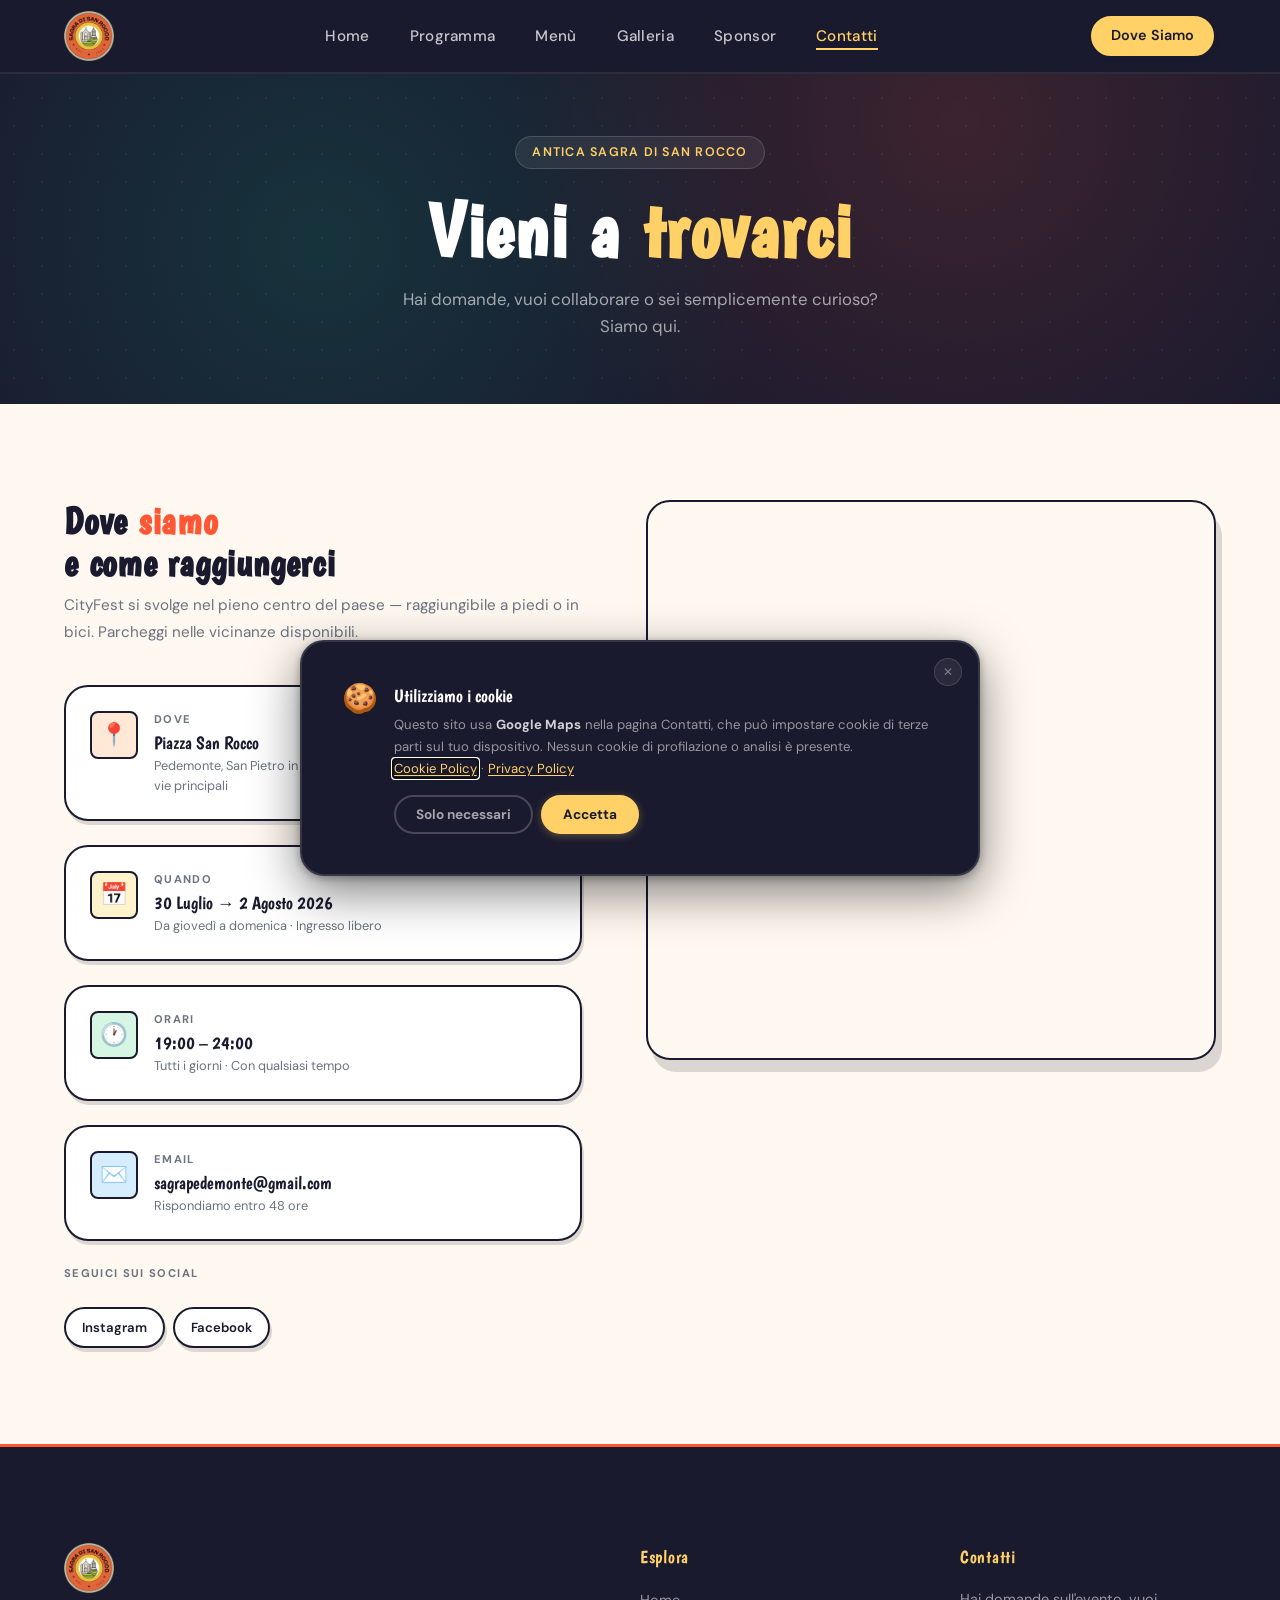
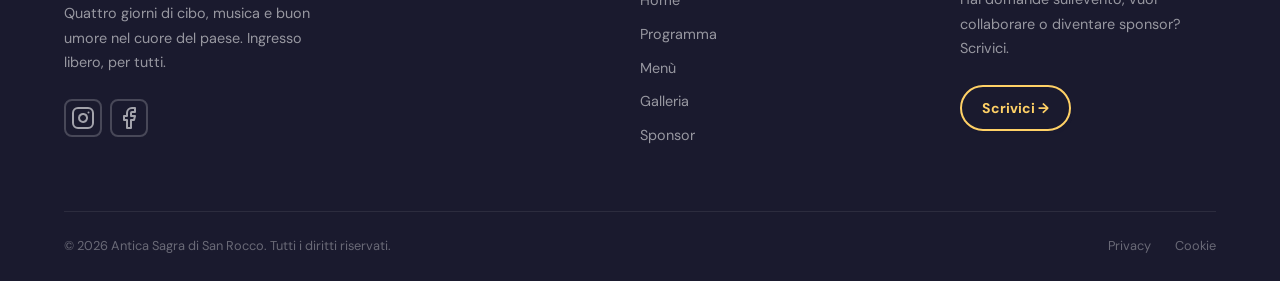
==== commit 2d480b8d: "upload" ====
--- a/contact.html
+++ b/contact.html
@@ -3,10 +3,11 @@
   <head>
     <meta charset="UTF-8" />
     <meta name="viewport" content="width=device-width, initial-scale=1.0" />
-    <title>Contatti — CityFest</title>
+    <title>Contatti — Antica Sagra di San Rocco</title>
     <link rel="stylesheet" href="css/style.css" />
     <link rel="stylesheet" href="css/components.css" />
     <link rel="stylesheet" href="css/contact.css" />
+    <link rel="stylesheet" href="css/privacy.css" />
   </head>
   <body>
     <!-- ══════════════════════════════════
@@ -14,20 +15,24 @@
   ══════════════════════════════════ -->
     <nav class="navbar" role="navigation" aria-label="Main navigation">
       <div class="navbar__inner">
-        <a href="index.html" class="navbar__logo" aria-label="CityFest home">
-          <span class="navbar__logo-name">🎶 CityFest</span>
-          <span class="navbar__logo-tagline">Food &amp; Music Festival</span>
+        <a href="index.html" class="navbar__logo" aria-label="CityFest home"
+          ><img
+            src="assets/logo.png"
+            alt="Antica Sagra di San Rocco"
+            height="50"
+          />
         </a>
         <ul class="navbar__links" role="list">
           <li><a href="index.html">Home</a></li>
-          <li><a href="lineup.html">Lineup</a></li>
+          <li><a href="lineup.html">Programma</a></li>
           <li><a href="menu.html">Menù</a></li>
-          <li><a href="gallery.html">Gallery</a></li>
+          <li><a href="gallery.html">Galleria</a></li>
           <li><a href="sponsors.html">Sponsor</a></li>
           <li><a href="contact.html" class="active">Contatti</a></li>
+          <link rel="stylesheet" href="css/cookie_consent.css" />
         </ul>
         <div class="navbar__cta">
-          <a href="contact.html" class="btn btn-secondary">Find Us</a>
+          <a href="contact.html" class="btn btn-secondary">Dove Siamo</a>
         </div>
         <button
           class="navbar__hamburger"
@@ -39,9 +44,9 @@
       </div>
       <div class="navbar__mobile" role="menu">
         <a href="index.html" role="menuitem">Home</a>
-        <a href="lineup.html" role="menuitem">Lineup</a>
+        <a href="lineup.html" role="menuitem">Programma</a>
         <a href="menu.html" role="menuitem">Menù</a>
-        <a href="gallery.html" role="menuitem">Gallery</a>
+        <a href="gallery.html" role="menuitem">Galleria</a>
         <a href="sponsors.html" role="menuitem">Sponsor</a>
         <a href="contact.html" role="menuitem">Contatti</a>
       </div>
@@ -53,7 +58,7 @@
     <section class="contact-hero" aria-label="Contact hero">
       <div class="contact-hero__dots"></div>
       <div class="container contact-hero__inner">
-        <div class="contact-hero__eyebrow"><span>📍</span> CityFest 2025</div>
+        <div class="contact-hero__eyebrow">Antica Sagra di San Rocco</div>
         <h1>Vieni a <span>trovarci</span></h1>
         <p class="contact-hero__sub">
           Hai domande, vuoi collaborare o sei semplicemente curioso? Siamo qui.
@@ -74,9 +79,8 @@
                 Dove <span>siamo</span><br />e come raggiungerci
               </h2>
               <p class="contact-info__intro">
-                CityFest si svolge in pieno centro città — raggiungibile a
-                piedi, in bici o con i mezzi pubblici. Parcheggi nelle vicinanze
-                disponibili.
+                CityFest si svolge nel pieno centro del paese — raggiungibile a
+                piedi o in bici. Parcheggi nelle vicinanze disponibili.
               </p>
             </div>
 
@@ -86,10 +90,10 @@
               <div class="info-card__body">
                 <p class="info-card__label">Dove</p>
                 <!-- ADDRESS: replace with real venue -->
-                <p class="info-card__value">Piazza Grande</p>
+                <p class="info-card__value">Piazza San Rocco</p>
                 <p class="info-card__sub">
-                  [Indirizzo completo, Città] — accesso libero da tutte le vie
-                  principali
+                  Pedemonte, San Pietro in cariano (VR) — accesso libero da
+                  tutte le vie principali
                 </p>
               </div>
             </div>
@@ -100,9 +104,7 @@
               <div class="info-card__body">
                 <p class="info-card__label">Quando</p>
                 <!-- DATE: replace with real dates -->
-                <p class="info-card__value">
-                  [DAY START] → [DAY END] [MONTH] [YEAR]
-                </p>
+                <p class="info-card__value">30 Luglio → 2 Agosto 2026</p>
                 <p class="info-card__sub">
                   Da giovedì a domenica · Ingresso libero
                 </p>
@@ -114,7 +116,7 @@
               <div class="info-card__icon">🕐</div>
               <div class="info-card__body">
                 <p class="info-card__label">Orari</p>
-                <p class="info-card__value">12:00 – 23:00</p>
+                <p class="info-card__value">19:00 – 24:00</p>
                 <p class="info-card__sub">
                   Tutti i giorni · Con qualsiasi tempo
                 </p>
@@ -122,21 +124,20 @@
             </div>
 
             <!-- Email -->
-            <div class="info-card info-card--email" data-animate>
-              <div class="info-card__icon">✉️</div>
-              <div class="info-card__body">
-                <p class="info-card__label">Email</p>
-                <!-- EMAIL: replace with real contact email -->
-                <p class="info-card__value">
-                  <a
-                    href="mailto:hello@cityfest.com"
-                    style="color: inherit; text-decoration: none"
-                    >hello@cityfest.com</a
-                  >
-                </p>
-                <p class="info-card__sub">Rispondiamo entro 48 ore</p>
-              </div>
-            </div>
+            <a
+              href="mailto:hello@cityfest.com"
+              style="color: inherit; text-decoration: none; display: block"
+            >
+              <div class="info-card info-card--email" data-animate>
+                <div class="info-card__icon">✉️</div>
+                <div class="info-card__body">
+                  <p class="info-card__label">Email</p>
+                  <!-- EMAIL: replace with real contact email -->
+                  <p class="info-card__value">sagrapedemonte@gmail.com</p>
+                  <p class="info-card__sub">Rispondiamo entro 48 ore</p>
+                </div>
+              </div></a
+            >
 
             <!-- Socials -->
             <div data-animate>
@@ -149,255 +150,150 @@
               <div class="contact-socials">
                 <!-- SOCIAL: replace href with real profile URLs -->
                 <a
-                  href="#"
+                  href="https://www.instagram.com/sagra_sanrocco_pedemonte/#"
                   target="_blank"
                   rel="noopener noreferrer"
                   class="social-pill"
                   aria-label="Instagram"
                 >
-                  📸 Instagram
+                  Instagram
                 </a>
                 <a
-                  href="#"
+                  href="https://www.facebook.com/AnticaSagraSanRocco?locale=it_IT"
                   target="_blank"
                   rel="noopener noreferrer"
                   class="social-pill"
                   aria-label="Facebook"
                 >
-                  👥 Facebook
-                </a>
-                <a
-                  href="#"
-                  target="_blank"
-                  rel="noopener noreferrer"
-                  class="social-pill"
-                  aria-label="TikTok"
-                >
-                  🎵 TikTok
+                  Facebook
                 </a>
               </div>
             </div>
           </div>
           <!-- END LEFT -->
 
-          <!-- ── RIGHT: Contact Form ── 
-        <div class="contact-form-wrap" data-animate>
-          <h2>Scrivici</h2>
-          <p>Hai una domanda sull'evento, vuoi diventare sponsor o collaborare con noi? Mandaci un messaggio.</p>
-
-          
-            FORM NOTE:
-            This form does not send data by default — see contact.js for instructions
-            on connecting it to Formspree, Netlify Forms, or EmailJS.
-          
-          <form id="contact-form" novalidate aria-label="Modulo di contatto">
-
-            <div class="form-row">
-              <div class="form-group">
-                <label class="form-label" for="contact-name">Nome <span>*</span></label>
-                <input
-                  id="contact-name"
-                  class="form-input"
-                  type="text"
-                  name="name"
-                  placeholder="Mario Rossi"
-                  required
-                  autocomplete="given-name"
-                />
-              </div>
-              <div class="form-group">
-                <label class="form-label" for="contact-email">Email <span>*</span></label>
-                <input
-                  id="contact-email"
-                  class="form-input"
-                  type="email"
-                  name="email"
-                  placeholder="mario@esempio.it"
-                  required
-                  autocomplete="email"
-                />
-              </div>
-            </div>
-
-            <div class="form-group">
-              <label class="form-label" for="contact-subject">Argomento <span>*</span></label>
-              <select id="contact-subject" class="form-select" name="subject" required>
-                <option value="" disabled selected>Seleziona un argomento…</option>
-                <option value="info">Informazioni generali</option>
-                <option value="sponsor">Diventare sponsor</option>
-                <option value="press">Press &amp; Media</option>
-                <option value="volunteer">Volontariato</option>
-                <option value="altro">Altro</option>
-              </select>
-            </div>
-
-            <div class="form-group">
-              <label class="form-label" for="contact-message">Messaggio <span>*</span></label>
-              <textarea
-                id="contact-message"
-                class="form-textarea"
-                name="message"
-                placeholder="Scrivi qui il tuo messaggio…"
-                required
-              ></textarea>
-            </div>
-
-            <button type="submit" class="btn btn-primary form-submit">
-              Invia messaggio →
-            </button>
-
-          </form>
-
-           Success message 
-          <div id="form-success" class="form-success" role="alert" aria-live="polite">
-            <p>✅ Messaggio inviato! Ti risponderemo presto.</p>
-          </div>
-
+          <!-- ── RIGHT: Contact Form ─ -->
+          <div id="map-container" class="contact-map-wrap">
+            <!-- ══════════════════════════════════
+       MAP — UNCOMMENT WHEN PRIVACY POLICY IS READY
+       ──────────────────────────────────
+       OPTION A · Google Maps iframe
+       Replace YOUR_EMBED_URL with the URL
+       from Google Maps > Share > Embed map-->
+
+            <!-- Static placeholder — remove when map is active -->
+          </div>
+          <!--END RIGHT -->
         </div>
-         END RIGHT -->
-        </div>
       </div>
     </main>
 
-    <!-- ══════════════════════════════════
-       MAP SECTION
-       ⚠️ MAP COMMENTED OUT — uncomment when:
-          1. Privacy policy is published
-          2. Cookie consent is in place
-       ──────────────────────────────────
-       OPTION A — Google Maps embed:
-       Replace YOUR_EMBED_URL with the embed
-       URL from Google Maps > Share > Embed.
-
-       OPTION B — Leaflet.js (no API key, open source):
-       1. Add in <head>:
-          <link rel="stylesheet" href="https://unpkg.com/leaflet@1.9.4/dist/leaflet.css" />
-          <script src="https://unpkg.com/leaflet@1.9.4/dist/leaflet.js"></script>
-       2. Uncomment the Leaflet block below.
-       3. Replace LAT and LNG with your venue coordinates.
-  ══════════════════════════════════ -->
-
     <!--
-  ╔══════════════════════════════════════════════════════╗
-  ║  MAP — UNCOMMENT WHEN PRIVACY POLICY IS READY        ║
-  ╚══════════════════════════════════════════════════════╝
-
-  OPTION A · Google Maps iframe
-  ─────────────────────────────
-  <section class="map-section" aria-label="Mappa">
-    <iframe
-      src="YOUR_EMBED_URL"
-      width="100%"
-      height="400"
-      style="border:0; display:block;"
-      allowfullscreen=""
-      loading="lazy"
-      referrerpolicy="no-referrer-when-downgrade"
-      title="Mappa CityFest — Piazza Grande"
-    ></iframe>
-  </section>
-
-  OPTION B · Leaflet.js (recommended — no data sent to Google)
-  ─────────────────────────────────────────────────────────────
-  <section class="map-section" aria-label="Mappa">
-    <div id="leaflet-map" style="width:100%;height:400px;"></div>
-  </section>
-  <script>
-    const map = L.map('leaflet-map').setView([LAT, LNG], 16);
-    L.tileLayer('https://{s}.tile.openstreetmap.org/{z}/{x}/{y}.png', {
-      attribution: '© <a href="https://www.openstreetmap.org/copyright">OpenStreetMap</a>'
-    }).addTo(map);
-    L.marker([LAT, LNG])
-      .addTo(map)
-      .bindPopup('<strong>CityFest 2025</strong><br>Piazza Grande')
-      .openPopup();
-  </script>
-
-  -->
-
-    <!-- Static map placeholder — shown while map is disabled -->
-    <section class="map-section" aria-label="Posizione festival">
-      <div class="map-placeholder">
-        <span class="map-placeholder__pin">📍</span>
-        <p class="map-placeholder__text">Piazza Grande — Centro città</p>
-        <p class="map-placeholder__sub">
-          La mappa interattiva sarà disponibile a breve
-        </p>
-        <!-- Opens Google Maps in a new tab — no data collection, no embed -->
-        <a
-          href="https://www.google.com/maps/search/Piazza+Grande"
-          target="_blank"
-          rel="noopener noreferrer"
-          class="btn btn-secondary map-placeholder__directions"
-          aria-label="Apri indicazioni su Google Maps"
-        >
-          🗺️ Apri su Google Maps
-        </a>
-      </div>
-    </section>
-
-    <!-- ══════════════════════════════════
-       FOOTER
-  ══════════════════════════════════ -->
+  ════════════════════════════════════════════════════
+  FOOTER — copy this block into every page
+  Replace the "active" class on the correct nav link
+  ════════════════════════════════════════════════════
+-->
     <footer class="footer" role="contentinfo">
       <div class="container">
         <div class="footer__grid">
+          <!-- Brand -->
           <div class="footer__brand">
-            <div class="footer__brand-name">🎶 CityFest</div>
+            <div class="footer__brand-name">
+              <img
+                src="assets/logo.png"
+                alt="Antica Sagra di San Rocco"
+                height="50"
+              />
+            </div>
             <p class="footer__brand-desc">
-              Quattro giorni di cibo, musica e buon umore nel cuore della città.
+              Quattro giorni di cibo, musica e buon umore nel cuore del paese.
               Ingresso libero, per tutti.
             </p>
             <div class="footer__socials">
-              <a href="#" class="footer__social-link" aria-label="Instagram"
-                >📸</a
-              >
-              <a href="#" class="footer__social-link" aria-label="Facebook"
-                >👥</a
-              >
-              <a href="#" class="footer__social-link" aria-label="Twitter"
-                >🐦</a
-              >
-              <a href="#" class="footer__social-link" aria-label="TikTok">🎵</a>
-            </div>
-          </div>
+              <!-- SOCIAL: replace href with real URLs -->
+              <a
+                href="https://www.instagram.com/sagra_sanrocco_pedemonte/#"
+                class="footer__social-link"
+                aria-label="Instagram"
+                ><svg
+                  xmlns="http://www.w3.org/2000/svg"
+                  width="24"
+                  height="24"
+                  viewBox="0 0 24 24"
+                  fill="none"
+                  stroke="currentColor"
+                  stroke-width="2"
+                  stroke-linecap="round"
+                  stroke-linejoin="round"
+                  class="lucide lucide-instagram-icon lucide-instagram"
+                >
+                  <rect width="20" height="20" x="2" y="2" rx="5" ry="5" />
+                  <path d="M16 11.37A4 4 0 1 1 12.63 8 4 4 0 0 1 16 11.37z" />
+                  <line x1="17.5" x2="17.51" y1="6.5" y2="6.5" /></svg
+              ></a>
+              <a
+                href="https://www.facebook.com/AnticaSagraSanRocco?locale=it_IT"
+                class="footer__social-link"
+                aria-label="Facebook"
+                ><svg
+                  xmlns="http://www.w3.org/2000/svg"
+                  width="24"
+                  height="24"
+                  viewBox="0 0 24 24"
+                  fill="none"
+                  stroke="currentColor"
+                  stroke-width="2"
+                  stroke-linecap="round"
+                  stroke-linejoin="round"
+                  class="lucide lucide-facebook-icon lucide-facebook"
+                >
+                  <path
+                    d="M18 2h-3a5 5 0 0 0-5 5v3H7v4h3v8h4v-8h3l1-4h-4V7a1 1 0 0 1 1-1h3z"
+                  /></svg
+              ></a>
+            </div>
+          </div>
+
+          <!-- Esplora -->
           <div class="footer__col">
             <p class="footer__col-title">Esplora</p>
             <ul>
               <li><a href="index.html">Home</a></li>
-              <li><a href="lineup.html">Lineup</a></li>
+              <li><a href="lineup.html">Programma</a></li>
               <li><a href="menu.html">Menù</a></li>
-              <li><a href="gallery.html">Gallery</a></li>
+              <li><a href="gallery.html">Galleria</a></li>
               <li><a href="sponsors.html">Sponsor</a></li>
             </ul>
           </div>
-          <div class="footer__col">
-            <p class="footer__col-title">Info</p>
-            <ul>
-              <li><a href="#">FAQ</a></li>
-              <li><a href="#">Accessibilità</a></li>
-              <li><a href="#">Press Kit</a></li>
-              <li><a href="#">Volontari</a></li>
-            </ul>
-          </div>
-          <div class="footer__col">
-            <p class="footer__col-title">Contatti</p>
-            <div class="footer__contact-item">
-              <span>📍</span><span>Piazza Grande, Centro</span>
-            </div>
-            <div class="footer__contact-item">
-              <span>📅</span><span>[DATA INIZIO] – [DATA FINE]</span>
-            </div>
-            <div class="footer__contact-item">
-              <span>✉️</span><span>hello@cityfest.com</span>
-            </div>
+
+          <!-- Contatti -->
+          <div class="footer__col footer__col--contact">
+            <div class="footer__col-title">Contatti</div>
+            <p>
+              Hai domande sull'evento, vuoi collaborare o diventare sponsor?
+              Scrivici.
+            </p>
+            <a href="contact.html" class="footer__contact-btn"> Scrivici → </a>
           </div>
         </div>
+
         <div class="footer__bottom">
-          <p>© 2025 CityFest. Tutti i diritti riservati.</p>
+          <p>© 2026 Antica Sagra di San Rocco. Tutti i diritti riservati.</p>
           <nav class="footer__bottom-links" aria-label="Link legali">
-            <a href="#">Privacy</a>
-            <a href="#">Cookie</a>
+            <a
+              href="javascript:void(0)"
+              class="open-policy"
+              data-policy="privacy"
+              >Privacy</a
+            >
+            <a
+              href="javascript:void(0)"
+              class="open-policy"
+              data-policy="cookie"
+              >Cookie</a
+            >
+            <div id="PCModal" class="modal"></div>
           </nav>
         </div>
       </div>
@@ -405,5 +301,6 @@
 
     <script src="js/main.js"></script>
     <script src="js/contact.js"></script>
+    <script src="js/cookie_consent.js"></script>
   </body>
 </html>
--- a/css/style.css
+++ b/css/style.css
@@ -2,56 +2,58 @@
    CITY FESTIVAL — Global Design System
    ============================================ */
 
-@import url('https://fonts.googleapis.com/css2?family=Boogaloo&family=Fraunces:ital,wght@0,400;0,700;1,400&family=DM+Sans:wght@400;500;600&display=swap');
+@import url("https://fonts.googleapis.com/css2?family=Boogaloo&family=Fraunces:ital,wght@0,400;0,700;1,400&family=DM+Sans:wght@400;500;600&display=swap");
 
 /* ── CSS Variables ── */
 :root {
   /* Colors */
-  --coral:        #FF5733;
-  --orange:       #FF8C42;
-  --yellow:       #FFD166;
-  --teal:         #06A77D;
-  --teal-dark:    #048A68;
-  --terracotta:   #C1440E;
-  --saffron:      #F4A623;
-  --cream:        #FFF8F0;
-  --dark:         #1A1A2E;
-  --dark-soft:    #2D2D44;
-  --white:        #FFFFFF;
-  --gray:         #6B7280;
-  --gray-light:   #F3F0EC;
+  --coral: #ff5733;
+  --orange: #ff8c42;
+  --yellow: #ffd166;
+  --teal: #06a77d;
+  --teal-dark: #048a68;
+  --terracotta: #c1440e;
+  --saffron: #f4a623;
+  --cream: #fff8f0;
+  --dark: #1a1a2e;
+  --dark-soft: #2d2d44;
+  --white: #ffffff;
+  --gray: #6b7280;
+  --gray-light: #f3f0ec;
 
   /* Typography */
-  --font-display: 'Boogaloo', cursive;
-  --font-serif:   'Fraunces', serif;
-  --font-body:    'DM Sans', sans-serif;
+  --font-display: "Boogaloo", cursive;
+  --font-serif: "Fraunces", serif;
+  --font-body: "DM Sans", sans-serif;
 
   /* Spacing */
-  --space-xs:  0.25rem;
-  --space-sm:  0.5rem;
-  --space-md:  1rem;
-  --space-lg:  1.5rem;
-  --space-xl:  2.5rem;
+  --space-xs: 0.25rem;
+  --space-sm: 0.5rem;
+  --space-md: 1rem;
+  --space-lg: 1.5rem;
+  --space-xl: 2.5rem;
   --space-2xl: 4rem;
   --space-3xl: 6rem;
 
   /* Border radius */
-  --radius-sm:   8px;
-  --radius-md:   16px;
-  --radius-lg:   24px;
+  --radius-sm: 8px;
+  --radius-md: 16px;
+  --radius-lg: 24px;
   --radius-full: 999px;
 
   /* Shadows */
-  --shadow-sm: 2px 4px 0px rgba(26,26,46,0.15);
-  --shadow-md: 4px 8px 0px rgba(26,26,46,0.15);
-  --shadow-lg: 6px 12px 0px rgba(26,26,46,0.15);
+  --shadow-sm: 2px 4px 0px rgba(26, 26, 46, 0.15);
+  --shadow-md: 4px 8px 0px rgba(26, 26, 46, 0.15);
+  --shadow-lg: 6px 12px 0px rgba(26, 26, 46, 0.15);
 
   /* Transitions */
   --transition: 0.2s ease;
 }
 
 /* ── Reset & Base ── */
-*, *::before, *::after {
+*,
+*::before,
+*::after {
   box-sizing: border-box;
   margin: 0;
   padding: 0;
@@ -71,16 +73,27 @@
 }
 
 /* ── Typography ── */
-h1, h2, h3, h4 {
+h1,
+h2,
+h3,
+h4 {
   font-family: var(--font-display);
   line-height: 1.1;
   letter-spacing: 0.02em;
 }
 
-h1 { font-size: clamp(2.5rem, 6vw, 5rem); }
-h2 { font-size: clamp(2rem, 4vw, 3.5rem); }
-h3 { font-size: clamp(1.4rem, 3vw, 2rem); }
-h4 { font-size: clamp(1.1rem, 2vw, 1.5rem); }
+h1 {
+  font-size: clamp(2.5rem, 6vw, 5rem);
+}
+h2 {
+  font-size: clamp(2rem, 4vw, 3.5rem);
+}
+h3 {
+  font-size: clamp(1.4rem, 3vw, 2rem);
+}
+h4 {
+  font-size: clamp(1.1rem, 2vw, 1.5rem);
+}
 
 p {
   font-family: var(--font-body);
@@ -98,7 +111,9 @@
   display: block;
 }
 
-ul { list-style: none; }
+ul {
+  list-style: none;
+}
 
 /* ── Layout Utilities ── */
 .container {
@@ -139,7 +154,9 @@
   font-weight: 600;
   cursor: pointer;
   border: 2.5px solid var(--dark);
-  transition: transform var(--transition), box-shadow var(--transition);
+  transition:
+    transform var(--transition),
+    box-shadow var(--transition);
   box-shadow: var(--shadow-sm);
 }
 
@@ -180,11 +197,26 @@
   border: 1.5px solid var(--dark);
 }
 
-.tag-vegan    { background: #DCFCE7; color: #166534; }
-.tag-gluten   { background: #FEF9C3; color: #713F12; }
-.tag-spicy    { background: #FEE2E2; color: #991B1B; }
-.tag-music    { background: var(--teal);    color: var(--white); }
-.tag-food     { background: var(--saffron); color: var(--dark);  }
+.tag-vegan {
+  background: #dcfce7;
+  color: #166534;
+}
+.tag-gluten {
+  background: #fef9c3;
+  color: #713f12;
+}
+.tag-spicy {
+  background: #fee2e2;
+  color: #991b1b;
+}
+.tag-music {
+  background: var(--teal);
+  color: var(--white);
+}
+.tag-food {
+  background: var(--saffron);
+  color: var(--dark);
+}
 
 /* ── Decorative squiggles / shapes ── */
 .squiggle {
@@ -207,11 +239,20 @@
 }
 
 .page-hero::before {
-  content: '';
+  content: "";
   position: absolute;
   inset: 0;
-  background-image: radial-gradient(circle at 20% 50%, rgba(255,87,51,0.25) 0%, transparent 50%),
-                    radial-gradient(circle at 80% 30%, rgba(255,209,102,0.2) 0%, transparent 45%);
+  background-image:
+    radial-gradient(
+      circle at 20% 50%,
+      rgba(255, 87, 51, 0.25) 0%,
+      transparent 50%
+    ),
+    radial-gradient(
+      circle at 80% 30%,
+      rgba(255, 209, 102, 0.2) 0%,
+      transparent 45%
+    );
   pointer-events: none;
 }
 
@@ -221,25 +262,46 @@
 }
 
 .page-hero p {
-  color: rgba(255,255,255,0.75);
+  color: rgba(255, 255, 255, 0.75);
   font-size: 1.1rem;
 }
 
 /* ── Scrollbar ── */
-::-webkit-scrollbar { width: 8px; }
-::-webkit-scrollbar-track { background: var(--cream); }
-::-webkit-scrollbar-thumb { background: var(--coral); border-radius: 4px; }
+::-webkit-scrollbar {
+  width: 8px;
+}
+::-webkit-scrollbar-track {
+  background: var(--cream);
+}
+::-webkit-scrollbar-thumb {
+  background: var(--coral);
+  border-radius: 4px;
+}
 
 /* ── Animations ── */
 @keyframes fadeUp {
-  from { opacity: 0; transform: translateY(24px); }
-  to   { opacity: 1; transform: translateY(0); }
+  from {
+    opacity: 0;
+    transform: translateY(24px);
+  }
+  to {
+    opacity: 1;
+    transform: translateY(0);
+  }
 }
 
 @keyframes pop {
-  0%   { transform: scale(0.95); opacity: 0; }
-  60%  { transform: scale(1.03); }
-  100% { transform: scale(1);    opacity: 1; }
+  0% {
+    transform: scale(0.95);
+    opacity: 0;
+  }
+  60% {
+    transform: scale(1.03);
+  }
+  100% {
+    transform: scale(1);
+    opacity: 1;
+  }
 }
 
 .animate-fade-up {
@@ -248,6 +310,10 @@
 
 /* ── Responsive helpers ── */
 @media (max-width: 768px) {
-  .section { padding: var(--space-2xl) 0; }
-  .container { padding: 0 var(--space-md); }
-}
+  .section {
+    padding: var(--space-2xl) 0;
+  }
+  .container {
+    padding: 0 var(--space-md);
+  }
+}
--- a/css/components.css
+++ b/css/components.css
@@ -10,13 +10,15 @@
   right: 0;
   z-index: 1000;
   background: var(--dark);
-  border-bottom: 2.5px solid rgba(255,255,255,0.08);
-  transition: background var(--transition), box-shadow var(--transition);
+  border-bottom: 2.5px solid rgba(255, 255, 255, 0.08);
+  transition:
+    background var(--transition),
+    box-shadow var(--transition);
 }
 
 .navbar.scrolled {
   background: var(--dark);
-  box-shadow: 0 4px 24px rgba(0,0,0,0.3);
+  box-shadow: 0 4px 24px rgba(0, 0, 0, 0.3);
 }
 
 .navbar__inner {
@@ -47,7 +49,7 @@
 .navbar__logo-tagline {
   font-family: var(--font-body);
   font-size: 0.65rem;
-  color: rgba(255,255,255,0.5);
+  color: rgba(255, 255, 255, 0.5);
   text-transform: uppercase;
   letter-spacing: 0.12em;
 }
@@ -63,11 +65,13 @@
   font-family: var(--font-body);
   font-size: 0.95rem;
   font-weight: 500;
-  color: rgba(255,255,255,0.75);
+  color: rgba(255, 255, 255, 0.75);
   letter-spacing: 0.02em;
   padding-bottom: 2px;
   border-bottom: 2px solid transparent;
-  transition: color var(--transition), border-color var(--transition);
+  transition:
+    color var(--transition),
+    border-color var(--transition);
 }
 
 .navbar__links a:hover,
@@ -105,19 +109,27 @@
   height: 2.5px;
   background: var(--white);
   border-radius: 2px;
-  transition: transform 0.3s ease, opacity 0.3s ease;
-}
-
-.navbar__hamburger.open span:nth-child(1) { transform: translateY(7.5px) rotate(45deg); }
-.navbar__hamburger.open span:nth-child(2) { opacity: 0; }
-.navbar__hamburger.open span:nth-child(3) { transform: translateY(-7.5px) rotate(-45deg); }
+  transition:
+    transform 0.3s ease,
+    opacity 0.3s ease;
+}
+
+.navbar__hamburger.open span:nth-child(1) {
+  transform: translateY(7.5px) rotate(45deg);
+}
+.navbar__hamburger.open span:nth-child(2) {
+  opacity: 0;
+}
+.navbar__hamburger.open span:nth-child(3) {
+  transform: translateY(-7.5px) rotate(-45deg);
+}
 
 /* Mobile menu */
 .navbar__mobile {
   display: none;
   flex-direction: column;
   background: var(--dark-soft);
-  border-top: 2px solid rgba(255,255,255,0.08);
+  border-top: 2px solid rgba(255, 255, 255, 0.08);
   padding: var(--space-lg);
   gap: var(--space-md);
 }
@@ -130,19 +142,56 @@
   font-family: var(--font-body);
   font-size: 1.1rem;
   font-weight: 500;
-  color: rgba(255,255,255,0.8);
+  color: rgba(255, 255, 255, 0.8);
   padding: var(--space-sm) 0;
-  border-bottom: 1px solid rgba(255,255,255,0.06);
+  border-bottom: 1px solid rgba(255, 255, 255, 0.06);
   transition: color var(--transition);
 }
 
-.navbar__mobile a:hover { color: var(--yellow); }
+.navbar__mobile a:hover {
+  color: var(--yellow);
+}
 
 .navbar__mobile .btn {
   margin-top: var(--space-sm);
   justify-content: center;
 }
 
+.announcement-banner {
+  background: var(--coral);
+  color: var(--white);
+  display: flex;
+  align-items: center;
+  justify-content: center;
+  padding: 2px var(--space-lg);
+  font-family: var(--font-body);
+  font-size: 0.88rem;
+}
+
+.announcement-banner p {
+  color: var(--white);
+}
+
+.announcement-banner__close {
+  position: absolute;
+  right: var(--space-lg);
+  background: none;
+  border: none;
+  color: rgba(255, 255, 255, 0.75);
+  font-size: 1rem;
+  cursor: pointer;
+  padding: 4px;
+  transition: color var(--transition);
+}
+
+.announcement-banner__close:hover {
+  color: var(--white);
+}
+
+.announcement-banner.hidden {
+  display: none;
+}
+
 /* ── FOOTER ── */
 .footer {
   background: var(--dark);
@@ -153,13 +202,14 @@
 
 .footer__grid {
   display: grid;
-  grid-template-columns: 2fr 1fr 1fr 1fr;
+  grid-template-columns: 2fr 1fr 1fr;
   gap: var(--space-2xl);
   margin-bottom: var(--space-2xl);
 }
 
 /* Footer brand column */
-.footer__brand {}
+.footer__brand {
+}
 
 .footer__brand-name {
   font-family: var(--font-display);
@@ -169,7 +219,7 @@
 }
 
 .footer__brand-desc {
-  color: rgba(255,255,255,0.55);
+  color: rgba(255, 255, 255, 0.55);
   font-size: 0.9rem;
   line-height: 1.7;
   max-width: 260px;
@@ -186,13 +236,16 @@
   width: 38px;
   height: 38px;
   border-radius: var(--radius-sm);
-  border: 2px solid rgba(255,255,255,0.2);
+  border: 2px solid rgba(255, 255, 255, 0.2);
   display: flex;
   align-items: center;
   justify-content: center;
-  color: rgba(255,255,255,0.6);
+  color: rgba(255, 255, 255, 0.6);
   font-size: 1rem;
-  transition: background var(--transition), border-color var(--transition), color var(--transition);
+  transition:
+    background var(--transition),
+    border-color var(--transition),
+    color var(--transition);
 }
 
 .footer__social-link:hover {
@@ -217,7 +270,7 @@
 }
 
 .footer__col ul li a {
-  color: rgba(255,255,255,0.55);
+  color: rgba(255, 255, 255, 0.55);
   font-size: 0.9rem;
   transition: color var(--transition);
 }
@@ -226,24 +279,45 @@
   color: var(--yellow);
 }
 
-/* Footer contact info */
-.footer__contact-item {
-  display: flex;
-  align-items: flex-start;
+/* Footer contact column */
+.footer__col--contact p {
+  color: rgba(255, 255, 255, 0.55);
+  font-size: 0.9rem;
+  line-height: 1.7;
+  margin-bottom: var(--space-lg);
+}
+
+.footer__contact-btn {
+  display: inline-flex;
+  align-items: center;
   gap: var(--space-sm);
-  color: rgba(255,255,255,0.55);
-  font-size: 0.9rem;
-  margin-bottom: var(--space-sm);
-}
-
-.footer__contact-item span:first-child {
-  font-size: 1rem;
-  margin-top: 2px;
+  padding: 0.6rem 1.25rem;
+  background: transparent;
+  color: var(--yellow);
+  border: 2px solid var(--yellow);
+  border-radius: var(--radius-full);
+  font-family: var(--font-body);
+  font-size: 0.88rem;
+  font-weight: 700;
+  text-decoration: none;
+  transition:
+    background var(--transition),
+    color var(--transition),
+    transform var(--transition),
+    box-shadow var(--transition);
+  box-shadow: var(--shadow-sm);
+}
+
+.footer__contact-btn:hover {
+  background: var(--yellow);
+  color: var(--dark);
+  transform: translate(-2px, -2px);
+  box-shadow: var(--shadow-md);
 }
 
 /* Footer bottom bar */
 .footer__bottom {
-  border-top: 1px solid rgba(255,255,255,0.08);
+  border-top: 1px solid rgba(255, 255, 255, 0.08);
   padding-top: var(--space-lg);
   display: flex;
   align-items: center;
@@ -253,7 +327,7 @@
 }
 
 .footer__bottom p {
-  color: rgba(255,255,255,0.35);
+  color: rgba(255, 255, 255, 0.35);
   font-size: 0.8rem;
 }
 
@@ -263,26 +337,23 @@
 }
 
 .footer__bottom-links a {
-  color: rgba(255,255,255,0.35);
+  color: rgba(255, 255, 255, 0.35);
   font-size: 0.8rem;
   transition: color var(--transition);
 }
 
-.footer__bottom-links a:hover { color: var(--white); }
-
-/* ── Responsive ── */
-@media (max-width: 900px) {
-  .footer__grid {
-    grid-template-columns: 1fr 1fr;
-    gap: var(--space-xl);
-  }
-  .footer__brand { grid-column: 1 / -1; }
+.footer__bottom-links a:hover {
+  color: var(--white);
 }
 
 @media (max-width: 768px) {
   .navbar__links,
-  .navbar__cta { display: none; }
-  .navbar__hamburger { display: flex; }
+  .navbar__cta {
+    display: none;
+  }
+  .navbar__hamburger {
+    display: flex;
+  }
 
   .footer__grid {
     grid-template-columns: 1fr;
@@ -293,4 +364,41 @@
     flex-direction: column;
     text-align: center;
   }
-}
+
+  .modal-content {
+    text-align: unset;
+  }
+}
+
+/* ── Privacy e cookie ── */
+
+/* Lo sfondo scuro che copre tutto */
+.modal {
+  display: none; /* Nascosto di base */
+  position: fixed;
+  z-index: 1000;
+  left: 0;
+  top: 0;
+  width: 100%;
+  height: 100%;
+  background-color: rgba(0, 0, 0, 0.5); /* Sfondo semi-trasparente */
+  flex-direction: column;
+  align-items: center;
+}
+
+/* La scatola bianca con il testo */
+.modal-content {
+  background: var(--cream);
+  margin: 3% auto;
+  padding: 20px;
+  width: 90%;
+  max-height: 90vh; /* Evita che sia troppo lunga */
+  overflow-y: auto; /* Aggiunge lo scroll interno se il testo è lungo */
+  border-radius: 8px;
+}
+
+/* Il tasto per chiudere */
+.close-btn {
+  font-size: 28px;
+  cursor: pointer;
+}
--- a/css/contact.css
+++ b/css/contact.css
@@ -14,19 +14,30 @@
 }
 
 .contact-hero::before {
-  content: '';
+  content: "";
   position: absolute;
   inset: 0;
   background-image:
-    radial-gradient(circle at 25% 60%, rgba(6,167,125,0.18) 0%, transparent 45%),
-    radial-gradient(circle at 75% 30%, rgba(255,87,51,0.15) 0%, transparent 45%);
+    radial-gradient(
+      circle at 25% 60%,
+      rgba(6, 167, 125, 0.18) 0%,
+      transparent 45%
+    ),
+    radial-gradient(
+      circle at 75% 30%,
+      rgba(255, 87, 51, 0.15) 0%,
+      transparent 45%
+    );
   pointer-events: none;
 }
 
 .contact-hero__dots {
   position: absolute;
   inset: 0;
-  background-image: radial-gradient(rgba(255,255,255,0.05) 1.5px, transparent 1.5px);
+  background-image: radial-gradient(
+    rgba(255, 255, 255, 0.05) 1.5px,
+    transparent 1.5px
+  );
   background-size: 28px 28px;
   pointer-events: none;
 }
@@ -40,8 +51,8 @@
   display: inline-flex;
   align-items: center;
   gap: var(--space-sm);
-  background: rgba(255,255,255,0.07);
-  border: 1.5px solid rgba(255,255,255,0.15);
+  background: rgba(255, 255, 255, 0.07);
+  border: 1.5px solid rgba(255, 255, 255, 0.15);
   border-radius: var(--radius-full);
   padding: 0.35rem 1rem;
   color: var(--yellow);
@@ -61,10 +72,12 @@
   animation: fadeUp 0.5s 0.1s ease both;
 }
 
-.contact-hero h1 span { color: var(--yellow); }
+.contact-hero h1 span {
+  color: var(--yellow);
+}
 
 .contact-hero__sub {
-  color: rgba(255,255,255,0.6);
+  color: rgba(255, 255, 255, 0.6);
   font-size: 1.05rem;
   max-width: 480px;
   margin: 0 auto;
@@ -103,7 +116,9 @@
   margin-bottom: var(--space-sm);
 }
 
-.contact-info__heading span { color: var(--coral); }
+.contact-info__heading span {
+  color: var(--coral);
+}
 
 .contact-info__intro {
   font-size: 0.95rem;
@@ -122,7 +137,9 @@
   align-items: flex-start;
   gap: var(--space-md);
   box-shadow: var(--shadow-sm);
-  transition: transform var(--transition), box-shadow var(--transition);
+  transition:
+    transform var(--transition),
+    box-shadow var(--transition);
 }
 
 .info-card:hover {
@@ -142,12 +159,21 @@
   border: 2px solid var(--dark);
 }
 
-.info-card--location .info-card__icon { background: #FFE8D6; }
-.info-card--date     .info-card__icon { background: #FFF3CC; }
-.info-card--hours    .info-card__icon { background: #D6F5E3; }
-.info-card--email    .info-card__icon { background: #D6ECFF; }
-
-.info-card__body {}
+.info-card--location .info-card__icon {
+  background: #ffe8d6;
+}
+.info-card--date .info-card__icon {
+  background: #fff3cc;
+}
+.info-card--hours .info-card__icon {
+  background: #d6f5e3;
+}
+.info-card--email .info-card__icon {
+  background: #d6ecff;
+}
+
+.info-card__body {
+}
 
 .info-card__label {
   font-size: 0.7rem;
@@ -193,7 +219,10 @@
   text-decoration: none;
   background: var(--white);
   box-shadow: var(--shadow-sm);
-  transition: transform var(--transition), box-shadow var(--transition), background var(--transition);
+  transition:
+    transform var(--transition),
+    box-shadow var(--transition),
+    background var(--transition);
 }
 
 .social-pill:hover {
@@ -228,12 +257,12 @@
 
 /* Subtle grid lines mimicking a map */
 .map-placeholder::before {
-  content: '';
+  content: "";
   position: absolute;
   inset: 0;
   background-image:
-    linear-gradient(rgba(255,255,255,0.04) 1px, transparent 1px),
-    linear-gradient(90deg, rgba(255,255,255,0.04) 1px, transparent 1px);
+    linear-gradient(rgba(255, 255, 255, 0.04) 1px, transparent 1px),
+    linear-gradient(90deg, rgba(255, 255, 255, 0.04) 1px, transparent 1px);
   background-size: 40px 40px;
   pointer-events: none;
 }
@@ -246,8 +275,13 @@
 }
 
 @keyframes pinBounce {
-  0%, 100% { transform: translateY(0); }
-  50%       { transform: translateY(-10px); }
+  0%,
+  100% {
+    transform: translateY(0);
+  }
+  50% {
+    transform: translateY(-10px);
+  }
 }
 
 .map-placeholder__text {
@@ -260,7 +294,7 @@
 
 .map-placeholder__sub {
   font-size: 0.82rem;
-  color: rgba(255,255,255,0.35);
+  color: rgba(255, 255, 255, 0.35);
   position: relative;
   z-index: 1;
 }
@@ -271,118 +305,23 @@
 }
 
 /* ══════════════════════════════════
-   RIGHT COLUMN — Contact form
-══════════════════════════════════ */
-.contact-form-wrap {
-  background: var(--white);
+   RIGHT COLUMN — map
+══════════════════════════════════ */
+.contact-map-wrap {
+  position: sticky;
+  top: calc(72px + var(--space-lg));
   border: 2.5px solid var(--dark);
   border-radius: var(--radius-lg);
-  padding: var(--space-2xl);
+  overflow: hidden;
   box-shadow: var(--shadow-lg);
-}
-
-.contact-form-wrap h2 {
-  font-size: clamp(1.5rem, 2.5vw, 2rem);
-  color: var(--dark);
-  margin-bottom: var(--space-sm);
-}
-
-.contact-form-wrap > p {
-  font-size: 0.9rem;
-  color: var(--gray);
-  margin-bottom: var(--space-xl);
-  line-height: 1.6;
-}
-
-/* Form fields */
-.form-group {
-  margin-bottom: var(--space-lg);
-}
-
-.form-label {
-  display: block;
-  font-size: 0.8rem;
-  font-weight: 700;
-  text-transform: uppercase;
-  letter-spacing: 0.08em;
-  color: var(--dark);
-  margin-bottom: var(--space-sm);
-}
-
-.form-label span {
-  color: var(--coral);
-  margin-left: 2px;
-}
-
-.form-input,
-.form-textarea,
-.form-select {
-  width: 100%;
-  padding: 0.75rem 1rem;
-  border: 2px solid rgba(26,26,46,0.15);
-  border-radius: var(--radius-md);
-  font-family: var(--font-body);
-  font-size: 0.95rem;
-  color: var(--dark);
-  background: var(--cream);
-  transition: border-color var(--transition), box-shadow var(--transition);
-  outline: none;
-  appearance: none;
-}
-
-.form-input:focus,
-.form-textarea:focus,
-.form-select:focus {
-  border-color: var(--coral);
-  box-shadow: 0 0 0 3px rgba(255,87,51,0.12);
-  background: var(--white);
-}
-
-.form-input::placeholder,
-.form-textarea::placeholder { color: rgba(26,26,46,0.3); }
-
-.form-textarea {
-  resize: vertical;
-  min-height: 130px;
-  line-height: 1.6;
-}
-
-.form-select {
-  background-image: url("data:image/svg+xml,%3Csvg xmlns='http://www.w3.org/2000/svg' width='12' height='8' viewBox='0 0 12 8'%3E%3Cpath d='M1 1l5 5 5-5' stroke='%231A1A2E' stroke-width='2' fill='none' stroke-linecap='round'/%3E%3C/svg%3E");
-  background-repeat: no-repeat;
-  background-position: right 1rem center;
-  padding-right: 2.5rem;
-  cursor: pointer;
-}
-
-/* Two-col row */
-.form-row {
-  display: grid;
-  grid-template-columns: 1fr 1fr;
-  gap: var(--space-md);
-}
-
-/* Submit button */
-.form-submit {
-  width: 100%;
-  padding: 0.9rem;
-  margin-top: var(--space-sm);
-  font-size: 1rem;
-}
-
-/* Success message (hidden by default) */
-.form-success {
-  display: none;
-  background: #DCFCE7;
-  border: 2px solid #16A34A;
-  border-radius: var(--radius-md);
-  padding: var(--space-lg);
-  text-align: center;
-  margin-top: var(--space-md);
-}
-
-.form-success.visible { display: block; animation: fadeUp 0.4s ease; }
-.form-success p { color: #166534; font-weight: 600; }
+  height: 560px;
+}
+
+.map-placeholder--inline {
+  height: 100%;
+  border-radius: 0;
+  border: none;
+}
 
 /* ══════════════════════════════════
    RESPONSIVE
@@ -394,6 +333,10 @@
 }
 
 @media (max-width: 560px) {
-  .form-row { grid-template-columns: 1fr; }
-  .contact-form-wrap { padding: var(--space-lg); }
-}
+  .form-row {
+    grid-template-columns: 1fr;
+  }
+  .contact-form-wrap {
+    padding: var(--space-lg);
+  }
+}
--- a/css/privacy.css
+++ b/css/privacy.css
@@ -0,0 +1,286 @@
+/* ============================================
+   CITY FESTIVAL — Privacy & Cookie Pages
+   ============================================ */
+
+.policy-hero {
+  background: var(--dark);
+  padding: calc(72px + var(--space-xl)) 0 var(--space-xl);
+  position: relative;
+  overflow: hidden;
+  text-align: center;
+}
+
+.policy-hero::before {
+  content: "";
+  position: absolute;
+  inset: 0;
+  background-image:
+    radial-gradient(
+      circle at 20% 60%,
+      rgba(6, 167, 125, 0.12) 0%,
+      transparent 45%
+    ),
+    radial-gradient(
+      circle at 80% 30%,
+      rgba(255, 209, 102, 0.1) 0%,
+      transparent 45%
+    );
+  pointer-events: none;
+}
+
+.policy-hero__dots {
+  position: absolute;
+  inset: 0;
+  background-image: radial-gradient(
+    rgba(255, 255, 255, 0.04) 1.5px,
+    transparent 1.5px
+  );
+  background-size: 28px 28px;
+  pointer-events: none;
+}
+
+.policy-hero__inner {
+  position: relative;
+  z-index: 1;
+}
+
+.policy-hero__eyebrow {
+  display: inline-flex;
+  align-items: center;
+  gap: var(--space-sm);
+  background: rgba(255, 255, 255, 0.07);
+  border: 1.5px solid rgba(255, 255, 255, 0.15);
+  border-radius: var(--radius-full);
+  padding: 0.3rem 1rem;
+  color: var(--yellow);
+  font-size: 0.75rem;
+  font-weight: 600;
+  letter-spacing: 0.1em;
+  text-transform: uppercase;
+  margin-bottom: var(--space-md);
+}
+
+.policy-hero h1 {
+  color: var(--white);
+  font-size: clamp(2rem, 5vw, 3.5rem);
+  line-height: 1;
+  margin-bottom: var(--space-sm);
+}
+
+.policy-hero__meta {
+  color: rgba(255, 255, 255, 0.4);
+  font-size: 0.82rem;
+}
+
+/* ── Body layout ── 
+.policy-body {
+  background: var(--cream);
+  padding: var(--space-3xl) 0;
+}*/
+
+/*.policy-layout {
+  display: grid;
+  grid-template-columns: 220px 1fr;
+  gap: var(--space-2xl);
+  align-items: start;
+}
+
+/* ── Sticky index sidebar ── */
+.policy-index {
+  position: sticky;
+  top: calc(72px + var(--space-lg));
+  background: var(--white);
+  border: 2.5px solid var(--dark);
+  border-radius: var(--radius-lg);
+  padding: var(--space-lg);
+  box-shadow: var(--shadow-sm);
+}
+
+.policy-index__title {
+  font-size: 0.7rem;
+  font-weight: 700;
+  text-transform: uppercase;
+  letter-spacing: 0.12em;
+  color: var(--gray);
+  margin-bottom: var(--space-md);
+}
+
+.policy-index__list {
+  list-style: none;
+  padding: 0;
+  margin: 0;
+  display: flex;
+  flex-direction: column;
+  gap: 2px;
+}
+
+.policy-index__list a {
+  display: block;
+  font-size: 0.82rem;
+  color: var(--gray);
+  text-decoration: none;
+  padding: 5px 8px;
+  border-radius: var(--radius-sm);
+  line-height: 1.4;
+  transition:
+    background var(--transition),
+    color var(--transition);
+}
+
+.policy-index__list a:hover {
+  background: var(--cream);
+  color: var(--dark);
+}
+
+.policy-index__list a.active {
+  background: var(--dark);
+  color: var(--yellow);
+  font-weight: 600;
+}
+
+/* ── Article content ── 
+.policy-article {
+  background: var(--white);
+  border: 2.5px solid var(--dark);
+  border-radius: var(--radius-lg);
+  padding: var(--space-2xl);
+  box-shadow: var(--shadow-sm);
+}*/
+
+.policy-article h1 {
+  text-align: center;
+  color: var(--coral);
+  font-size: clamp(2rem, 5vw, 3.5rem);
+  line-height: 1;
+  margin-bottom: var(--space-sm);
+  margin-top: var(--space-sm);
+}
+
+.policy-section {
+  padding-top: var(--space-2xl);
+  margin-top: var(--space-xl);
+  border-top: 1.5px solid rgba(26, 26, 46, 0.08);
+
+  display: flex;
+  flex-direction: column;
+  align-items: center;
+  /*text-align: center;  Centers the text inside the paragraphs too */
+}
+
+.policy-section:first-child {
+  padding-top: 0;
+  margin-top: 0;
+  border-top: none;
+}
+
+.policy-section__num {
+  display: inline-block;
+  font-size: 0.7rem;
+  font-weight: 700;
+  text-transform: uppercase;
+  letter-spacing: 0.12em;
+  color: var(--coral);
+  margin-bottom: var(--space-sm);
+}
+
+.policy-section h2 {
+  font-family: var(--font-display);
+  font-size: clamp(1.3rem, 2.5vw, 1.8rem);
+  color: var(--dark);
+  line-height: 1.15;
+  margin-bottom: var(--space-md);
+}
+
+.policy-section p {
+  font-size: 0.95rem;
+  color: #333;
+  line-height: 1.85;
+  margin-bottom: var(--space-md);
+}
+
+.policy-section p:last-child {
+  margin-bottom: 0;
+}
+
+.policy-section ul {
+  margin: var(--space-sm) 0 var(--space-md) var(--space-lg);
+  display: flex;
+  flex-direction: column;
+  gap: 6px;
+}
+
+.policy-section ul li {
+  font-size: 0.92rem;
+  color: #333;
+  line-height: 1.7;
+}
+
+.policy-section a {
+  color: var(--coral);
+  text-decoration: underline;
+  text-underline-offset: 3px;
+}
+
+.policy-section a:hover {
+  color: var(--terracotta);
+}
+
+/* Highlight box */
+.policy-box {
+  background: #fff8f0;
+  border: 2px solid var(--saffron);
+  border-radius: var(--radius-md);
+  padding: var(--space-lg);
+  margin: var(--space-lg) 0;
+}
+
+.policy-box p {
+  margin: 0;
+  font-size: 0.88rem !important;
+  color: #555 !important;
+}
+
+.policy-box strong {
+  color: var(--dark);
+}
+
+/* Controller info table */
+.policy-table {
+  width: 100%;
+  border-collapse: collapse;
+  margin: var(--space-md) 0;
+  font-size: 0.9rem;
+}
+
+.policy-table td {
+  padding: 10px 14px;
+  border: 1.5px solid rgba(26, 26, 46, 0.1);
+  line-height: 1.5;
+  vertical-align: top;
+  color: var(--dark);
+}
+
+.policy-table td:first-child {
+  font-weight: 600;
+  color: var(--dark);
+  white-space: nowrap;
+  width: 38%;
+  background: var(--cream);
+}
+
+/* ── Responsive ── */
+@media (max-width: 860px) {
+  .policy-layout {
+    grid-template-columns: 1fr;
+  }
+  .policy-index {
+    position: static;
+    display: none; /* hide sidebar on mobile — TOC not needed on small screens */
+  }
+}
+
+@media (max-width: 560px) {
+  .policy-article {
+    padding: var(--space-lg);
+  }
+}
--- a/css/cookie_consent.css
+++ b/css/cookie_consent.css
@@ -0,0 +1,233 @@
+/* ============================================
+   CITY FESTIVAL — Cookie Consent Banner
+   cookie-consent.css
+   ============================================ */
+
+/* ══════════════════════════════════
+   BANNER
+══════════════════════════════════ */
+#cookie-banner {
+  position: fixed;
+  bottom: var(--space-lg);
+  left: 50%;
+  transform: translateX(-50%) translateY(calc(100% + var(--space-lg)));
+  z-index: 999;
+  width: min(680px, calc(100vw - 2 * var(--space-lg)));
+  background: var(--dark);
+  border: 2.5px solid rgba(255, 255, 255, 0.12);
+  border-radius: var(--radius-lg);
+  box-shadow:
+    0 16px 48px rgba(0, 0, 0, 0.5),
+    0 2px 8px rgba(0, 0, 0, 0.3);
+  transition:
+    transform 0.45s cubic-bezier(0.34, 1.3, 0.64, 1),
+    opacity 0.35s ease;
+  opacity: 0;
+}
+
+#cookie-banner.cookie-banner--visible {
+  transform: translateX(-50%) translateY(0);
+  opacity: 1;
+}
+
+.cookie-banner__inner {
+  display: grid;
+  grid-template-columns: auto 1fr;
+  grid-template-rows: auto auto;
+  column-gap: var(--space-md);
+  row-gap: var(--space-md);
+  padding: var(--space-xl);
+  align-items: start;
+  position: relative;
+}
+
+/* Icon */
+.cookie-banner__icon {
+  font-size: 1.8rem;
+  line-height: 1;
+  grid-row: 1;
+  grid-column: 1;
+  padding-top: 2px;
+}
+
+/* Text block */
+.cookie-banner__text {
+  grid-row: 1;
+  grid-column: 2;
+}
+
+.cookie-banner__title {
+  font-family: var(--font-display);
+  font-size: 1.1rem;
+  color: var(--white);
+  margin-bottom: 4px;
+}
+
+.cookie-banner__desc {
+  font-size: 0.82rem;
+  color: rgba(255, 255, 255, 0.55);
+  line-height: 1.65;
+}
+
+.cookie-banner__desc strong {
+  color: rgba(255, 255, 255, 0.8);
+}
+
+.cookie-banner__desc a {
+  color: var(--yellow);
+  text-decoration: underline;
+  text-underline-offset: 2px;
+  white-space: nowrap;
+}
+
+.cookie-banner__desc a:hover {
+  color: var(--white);
+}
+
+/* Actions row */
+.cookie-banner__actions {
+  grid-row: 2;
+  grid-column: 2;
+  display: flex;
+  gap: var(--space-sm);
+  flex-wrap: wrap;
+}
+
+.cookie-banner__btn {
+  padding: 0.55rem 1.25rem;
+  border-radius: var(--radius-full);
+  font-family: var(--font-body);
+  font-size: 0.85rem;
+  font-weight: 700;
+  cursor: pointer;
+  transition:
+    transform var(--transition),
+    box-shadow var(--transition),
+    background var(--transition),
+    color var(--transition);
+  border: 2px solid transparent;
+}
+
+.cookie-banner__btn--secondary {
+  background: transparent;
+  color: rgba(255, 255, 255, 0.6);
+  border-color: rgba(255, 255, 255, 0.2);
+}
+
+.cookie-banner__btn--secondary:hover {
+  background: rgba(255, 255, 255, 0.07);
+  color: var(--white);
+  border-color: rgba(255, 255, 255, 0.4);
+}
+
+.cookie-banner__btn--primary {
+  background: var(--yellow);
+  color: var(--dark);
+  border-color: var(--yellow);
+  box-shadow: 0 2px 8px rgba(255, 209, 102, 0.3);
+}
+
+.cookie-banner__btn--primary:hover {
+  transform: translate(-2px, -2px);
+  box-shadow: 4px 4px 0 rgba(255, 209, 102, 0.4);
+}
+
+/* Close button */
+.cookie-banner__close {
+  position: absolute;
+  top: var(--space-md);
+  right: var(--space-md);
+  width: 28px;
+  height: 28px;
+  border-radius: 50%;
+  background: rgba(255, 255, 255, 0.07);
+  border: 1px solid rgba(255, 255, 255, 0.12);
+  color: rgba(255, 255, 255, 0.4);
+  font-size: 0.75rem;
+  cursor: pointer;
+  display: flex;
+  align-items: center;
+  justify-content: center;
+  transition:
+    background var(--transition),
+    color var(--transition);
+}
+
+.cookie-banner__close:hover {
+  background: rgba(255, 255, 255, 0.14);
+  color: var(--white);
+}
+
+/* ══════════════════════════════════
+   SMALL "GESTISCI PREFERENZE" BUTTON
+   Shown after consent is given,
+   bottom-left corner
+══════════════════════════════════ */
+.cookie-prefs-btn {
+  position: fixed;
+  bottom: var(--space-lg);
+  left: var(--space-lg);
+  z-index: 9990;
+  width: 40px;
+  height: 40px;
+  border-radius: 50%;
+  background: var(--dark);
+  border: 2px solid rgba(255, 255, 255, 0.15);
+  font-size: 1.1rem;
+  cursor: pointer;
+  display: flex;
+  align-items: center;
+  justify-content: center;
+  box-shadow: 0 4px 16px rgba(0, 0, 0, 0.35);
+  transition:
+    transform var(--transition),
+    box-shadow var(--transition),
+    border-color var(--transition);
+  opacity: 0.7;
+}
+
+.cookie-prefs-btn:hover {
+  transform: scale(1.1);
+  box-shadow: 0 6px 20px rgba(0, 0, 0, 0.45);
+  border-color: var(--yellow);
+  opacity: 1;
+}
+
+/* ══════════════════════════════════
+   RESPONSIVE
+══════════════════════════════════ */
+@media (max-width: 560px) {
+  #cookie-banner {
+    bottom: 0;
+    left: 0;
+    right: 0;
+    width: 100%;
+    transform: translateY(100%);
+    border-radius: var(--radius-lg) var(--radius-lg) 0 0;
+    border-bottom: none;
+  }
+
+  #cookie-banner.cookie-banner--visible {
+    transform: translateY(0);
+  }
+
+  .cookie-banner__inner {
+    grid-template-columns: 1fr;
+    padding: var(--space-lg);
+    padding-bottom: calc(var(--space-lg) + env(safe-area-inset-bottom));
+  }
+
+  .cookie-banner__icon {
+    display: none;
+  }
+
+  .cookie-banner__text,
+  .cookie-banner__actions {
+    grid-column: 1;
+  }
+
+  .cookie-banner__actions {
+    flex-direction: row;
+    justify-content: flex-end;
+  }
+}
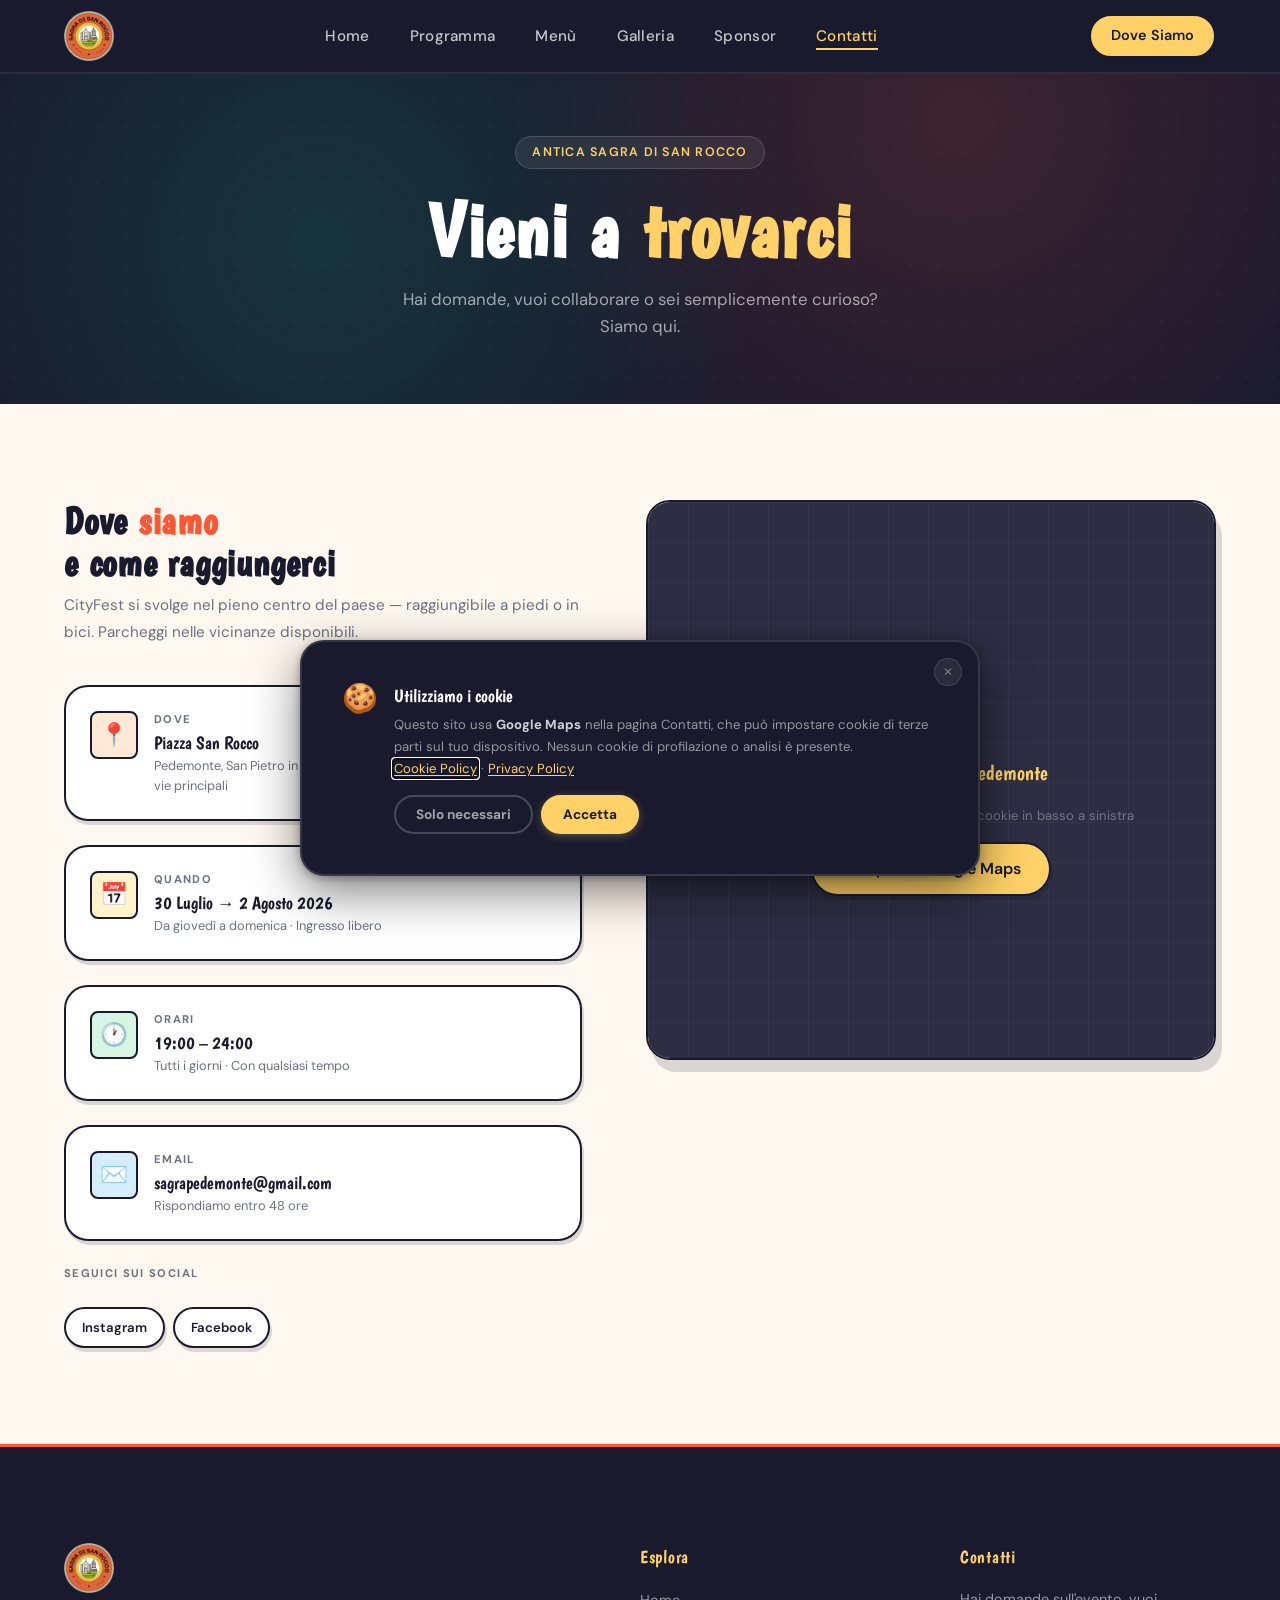
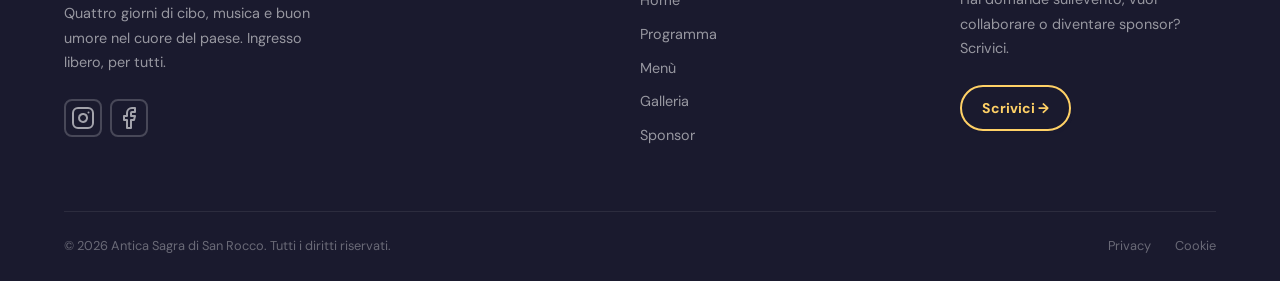
==== commit 2013a290: "aggiunta favicon e correzione link arcobaleno" ====
--- a/contact.html
+++ b/contact.html
@@ -8,6 +8,7 @@
     <link rel="stylesheet" href="css/components.css" />
     <link rel="stylesheet" href="css/contact.css" />
     <link rel="stylesheet" href="css/privacy.css" />
+    <link rel="icon" type="image/png" href="assets/logo.png" />
   </head>
   <body>
     <!-- ══════════════════════════════════
